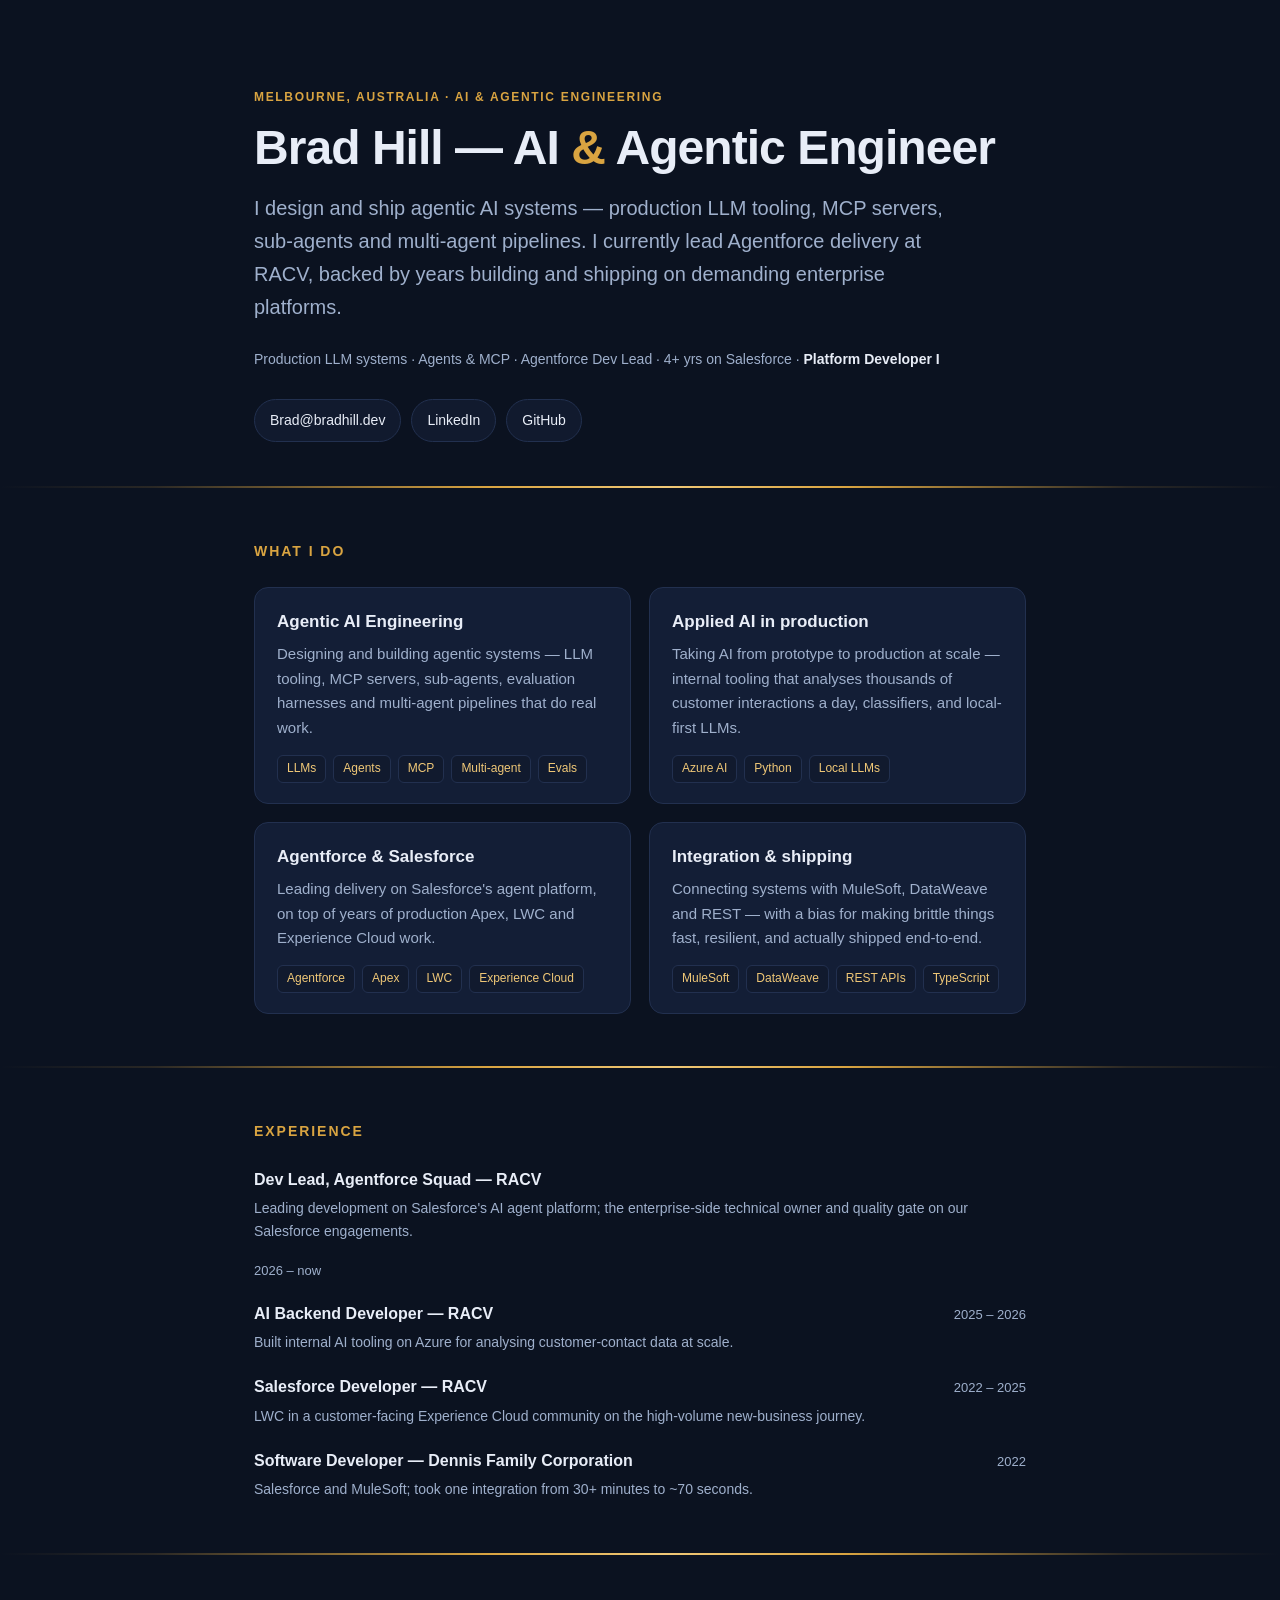
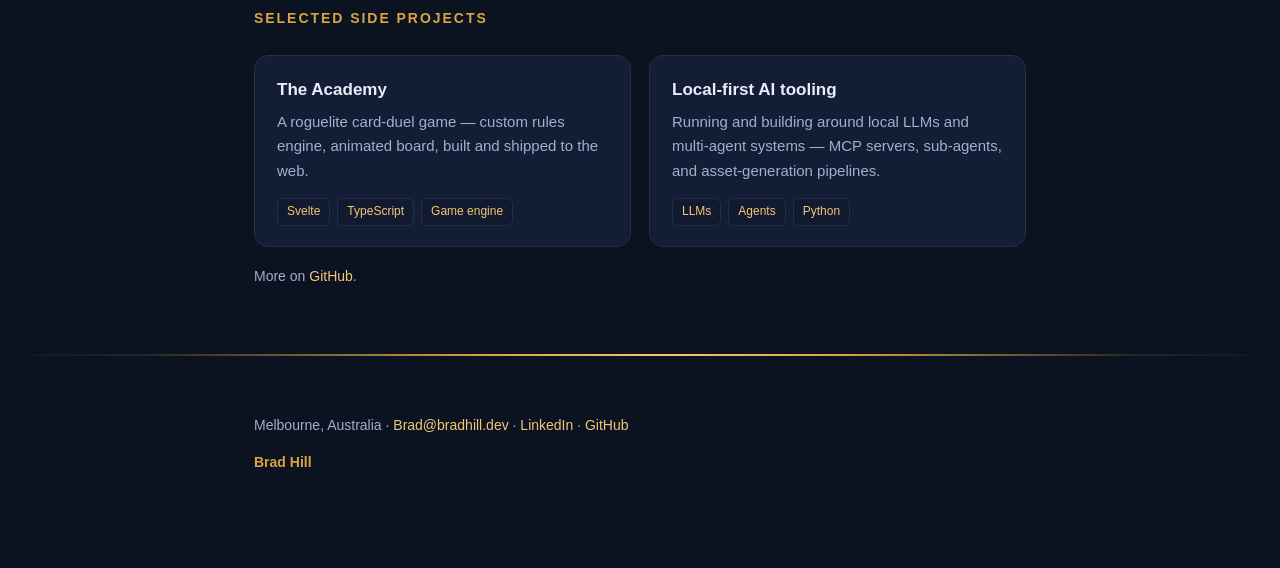
==== index.html @ be3d1bca "Rebuild bradhill.dev — AI & Agentic Engineer static site Co-Authored-By: Claude Opus 4.8 (1M context" ====
<!DOCTYPE html>
<html lang="en">
<head>
<meta charset="utf-8">
<meta name="viewport" content="width=device-width, initial-scale=1">
<title>Brad Hill — AI &amp; Agentic Engineer | Melbourne</title>
<meta name="description" content="Brad Hill is a Melbourne-based AI and agentic engineer — building production LLM systems, MCP servers and multi-agent tooling. Agentforce Dev Lead at RACV with 4+ years on the Salesforce platform (Apex, LWC, Experience Cloud, MuleSoft).">
<meta name="author" content="Brad Hill">
<link rel="canonical" href="https://bradhill.dev/">
<!-- Open Graph -->
<meta property="og:type" content="website">
<meta property="og:title" content="Brad Hill — AI &amp; Agentic Engineer">
<meta property="og:description" content="Melbourne-based AI &amp; agentic engineer building production LLM and multi-agent systems. Agentforce Dev Lead at RACV.">
<meta property="og:url" content="https://bradhill.dev/">
<style>
  :root{
    --bg:#0b1220; --bg-soft:#111a2e; --panel:#131e36; --line:#22304f;
    --ink:#e8edf7; --muted:#9fb0cc; --gold:#d9a441; --gold-soft:#f0c877;
    --max:820px;
  }
  *{box-sizing:border-box}
  html{scroll-behavior:smooth}
  body{
    margin:0; background:var(--bg); color:var(--ink);
    font:16px/1.65 -apple-system,BlinkMacSystemFont,"Segoe UI",Roboto,Helvetica,Arial,sans-serif;
    -webkit-font-smoothing:antialiased;
  }
  a{color:var(--gold-soft); text-decoration:none}
  a:hover{color:var(--gold); text-decoration:underline}
  .wrap{max-width:var(--max); margin:0 auto; padding:0 24px}
  /* kintsugi gold seam */
  .seam{height:2px; border:0; margin:0;
    background:linear-gradient(90deg,transparent,rgba(217,164,65,.15) 12%,var(--gold) 38%,var(--gold-soft) 52%,var(--gold) 66%,rgba(217,164,65,.15) 88%,transparent);}
  header{padding:88px 0 44px}
  .eyebrow{color:var(--gold); letter-spacing:.14em; text-transform:uppercase; font-size:12px; font-weight:600; margin:0 0 14px}
  h1{font-size:clamp(30px,6vw,48px); line-height:1.08; margin:0 0 18px; font-weight:700; letter-spacing:-.02em}
  h1 .amp{color:var(--gold)}
  .lede{font-size:clamp(17px,2.6vw,20px); color:var(--muted); max-width:64ch; margin:0}
  .meta{margin-top:24px; color:var(--muted); font-size:14px}
  .meta b{color:var(--ink); font-weight:600}
  nav.links{margin-top:28px; display:flex; flex-wrap:wrap; gap:10px}
  nav.links a{
    border:1px solid var(--line); background:var(--bg-soft); padding:9px 15px; border-radius:999px;
    font-size:14px; color:var(--ink);
  }
  nav.links a:hover{border-color:var(--gold); color:var(--gold-soft); text-decoration:none}
  section{padding:52px 0}
  h2{font-size:14px; letter-spacing:.14em; text-transform:uppercase; color:var(--gold); margin:0 0 24px; font-weight:600}
  .grid{display:grid; gap:18px}
  @media(min-width:640px){.grid.cols{grid-template-columns:1fr 1fr}}
  .card{background:var(--panel); border:1px solid var(--line); border-radius:14px; padding:20px 22px; transition:border-color .15s}
  .card:hover{border-color:var(--gold)}
  .card h3{margin:0 0 6px; font-size:17px}
  .card p{margin:0; color:var(--muted); font-size:15px}
  .tags{display:flex; flex-wrap:wrap; gap:7px; margin-top:14px}
  .tag{font-size:12px; color:var(--gold-soft); border:1px solid var(--line); border-radius:6px; padding:3px 9px; background:var(--bg-soft)}
  .role{display:flex; justify-content:space-between; gap:16px; align-items:baseline; flex-wrap:wrap}
  .role .yr{color:var(--muted); font-size:13px; white-space:nowrap}
  .role h3{margin:0; font-size:16px}
  .role p{margin:4px 0 0; color:var(--muted); font-size:14px}
  .stack{list-style:none; padding:0; margin:0; display:grid; gap:20px}
  footer{padding:44px 0 80px; color:var(--muted); font-size:14px}
  footer a{color:var(--gold-soft)}
  .sig{color:var(--gold); font-weight:600}
</style>
</head>
<body>
<header>
  <div class="wrap">
    <p class="eyebrow">Melbourne, Australia · AI &amp; Agentic Engineering</p>
    <h1>Brad Hill — AI <span class="amp">&amp;</span> Agentic Engineer</h1>
    <p class="lede">I design and ship agentic AI systems — production LLM tooling, MCP servers,
      sub-agents and multi-agent pipelines. I currently lead Agentforce delivery at RACV, backed by
      years building and shipping on demanding enterprise platforms.</p>
    <p class="meta">Production LLM systems · Agents &amp; MCP · Agentforce Dev Lead ·
      4+ yrs on Salesforce · <b>Platform Developer I</b></p>
    <nav class="links">
      <a href="mailto:Brad@bradhill.dev">Brad@bradhill.dev</a>
      <a href="https://linkedin.com/in/brad-hill-8b8011119" rel="me">LinkedIn</a>
      <a href="https://github.com/Bradels" rel="me">GitHub</a>
    </nav>
  </div>
</header>
<hr class="seam">

<section id="focus">
  <div class="wrap">
    <h2>What I do</h2>
    <div class="grid cols">
      <div class="card">
        <h3>Agentic AI Engineering</h3>
        <p>Designing and building agentic systems — LLM tooling, MCP servers, sub-agents, evaluation
           harnesses and multi-agent pipelines that do real work.</p>
        <div class="tags"><span class="tag">LLMs</span><span class="tag">Agents</span><span class="tag">MCP</span><span class="tag">Multi-agent</span><span class="tag">Evals</span></div>
      </div>
      <div class="card">
        <h3>Applied AI in production</h3>
        <p>Taking AI from prototype to production at scale — internal tooling that analyses
           thousands of customer interactions a day, classifiers, and local-first LLMs.</p>
        <div class="tags"><span class="tag">Azure AI</span><span class="tag">Python</span><span class="tag">Local LLMs</span></div>
      </div>
      <div class="card">
        <h3>Agentforce &amp; Salesforce</h3>
        <p>Leading delivery on Salesforce's agent platform, on top of years of production Apex, LWC
           and Experience Cloud work.</p>
        <div class="tags"><span class="tag">Agentforce</span><span class="tag">Apex</span><span class="tag">LWC</span><span class="tag">Experience Cloud</span></div>
      </div>
      <div class="card">
        <h3>Integration &amp; shipping</h3>
        <p>Connecting systems with MuleSoft, DataWeave and REST — with a bias for making brittle
           things fast, resilient, and actually shipped end-to-end.</p>
        <div class="tags"><span class="tag">MuleSoft</span><span class="tag">DataWeave</span><span class="tag">REST APIs</span><span class="tag">TypeScript</span></div>
      </div>
    </div>
  </div>
</section>
<hr class="seam">

<section id="experience">
  <div class="wrap">
    <h2>Experience</h2>
    <ul class="stack">
      <li class="role">
        <div>
          <h3>Dev Lead, Agentforce Squad — RACV</h3>
          <p>Leading development on Salesforce's AI agent platform; the enterprise-side technical
             owner and quality gate on our Salesforce engagements.</p>
        </div>
        <span class="yr">2026 – now</span>
      </li>
      <li class="role">
        <div>
          <h3>AI Backend Developer — RACV</h3>
          <p>Built internal AI tooling on Azure for analysing customer-contact data at scale.</p>
        </div>
        <span class="yr">2025 – 2026</span>
      </li>
      <li class="role">
        <div>
          <h3>Salesforce Developer — RACV</h3>
          <p>LWC in a customer-facing Experience Cloud community on the high-volume new-business journey.</p>
        </div>
        <span class="yr">2022 – 2025</span>
      </li>
      <li class="role">
        <div>
          <h3>Software Developer — Dennis Family Corporation</h3>
          <p>Salesforce and MuleSoft; took one integration from 30+ minutes to ~70 seconds.</p>
        </div>
        <span class="yr">2022</span>
      </li>
    </ul>
  </div>
</section>
<hr class="seam">

<section id="work">
  <div class="wrap">
    <h2>Selected side projects</h2>
    <div class="grid cols">
      <div class="card">
        <h3>The Academy</h3>
        <p>A roguelite card-duel game — custom rules engine, animated board, built and shipped to the web.</p>
        <div class="tags"><span class="tag">Svelte</span><span class="tag">TypeScript</span><span class="tag">Game engine</span></div>
      </div>
      <div class="card">
        <h3>Local-first AI tooling</h3>
        <p>Running and building around local LLMs and multi-agent systems — MCP servers, sub-agents,
           and asset-generation pipelines.</p>
        <div class="tags"><span class="tag">LLMs</span><span class="tag">Agents</span><span class="tag">Python</span></div>
      </div>
    </div>
    <p style="margin-top:18px;color:var(--muted);font-size:14px">More on <a href="https://github.com/Bradels" rel="me">GitHub</a>.</p>
  </div>
</section>
<hr class="seam">

<footer>
  <div class="wrap">
    <p>Melbourne, Australia · <a href="mailto:Brad@bradhill.dev">Brad@bradhill.dev</a> ·
       <a href="https://linkedin.com/in/brad-hill-8b8011119" rel="me">LinkedIn</a> ·
       <a href="https://github.com/Bradels" rel="me">GitHub</a></p>
    <p class="sig">Brad Hill</p>
  </div>
</footer>
</body>
</html>
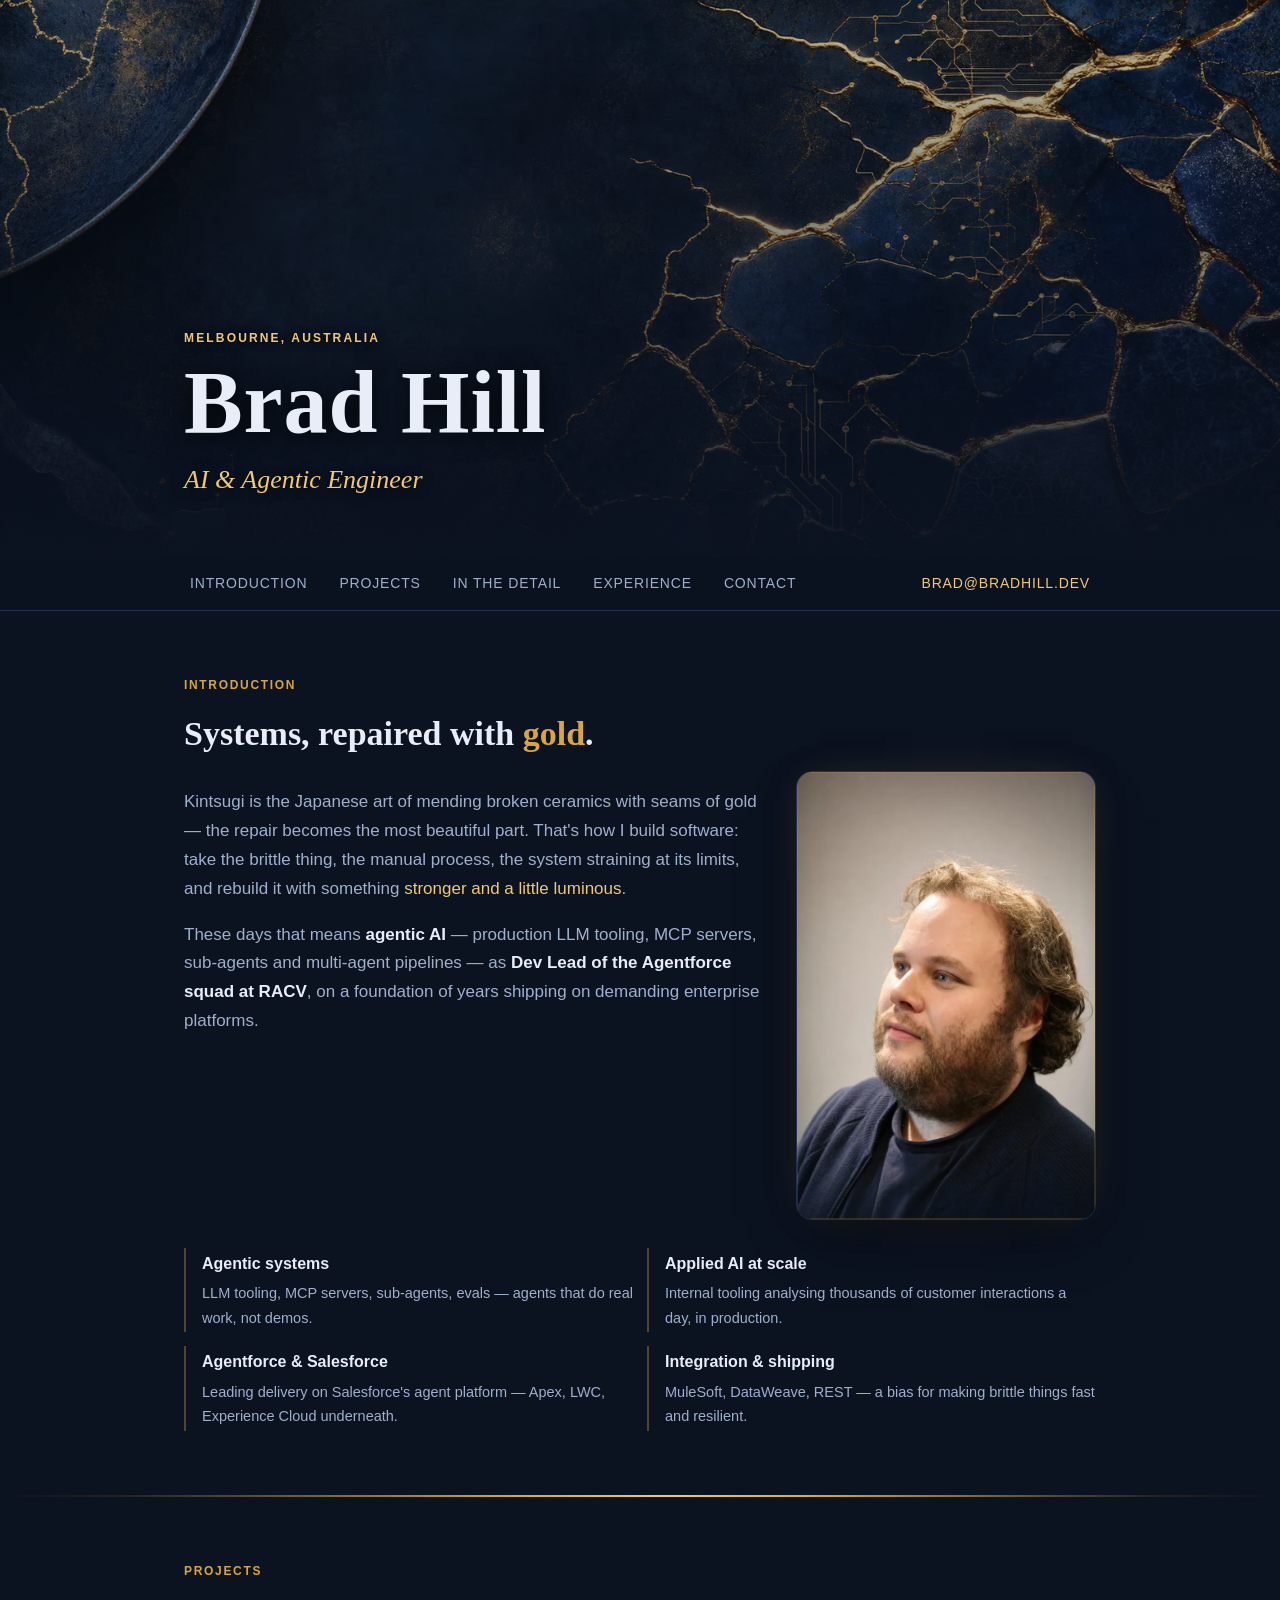
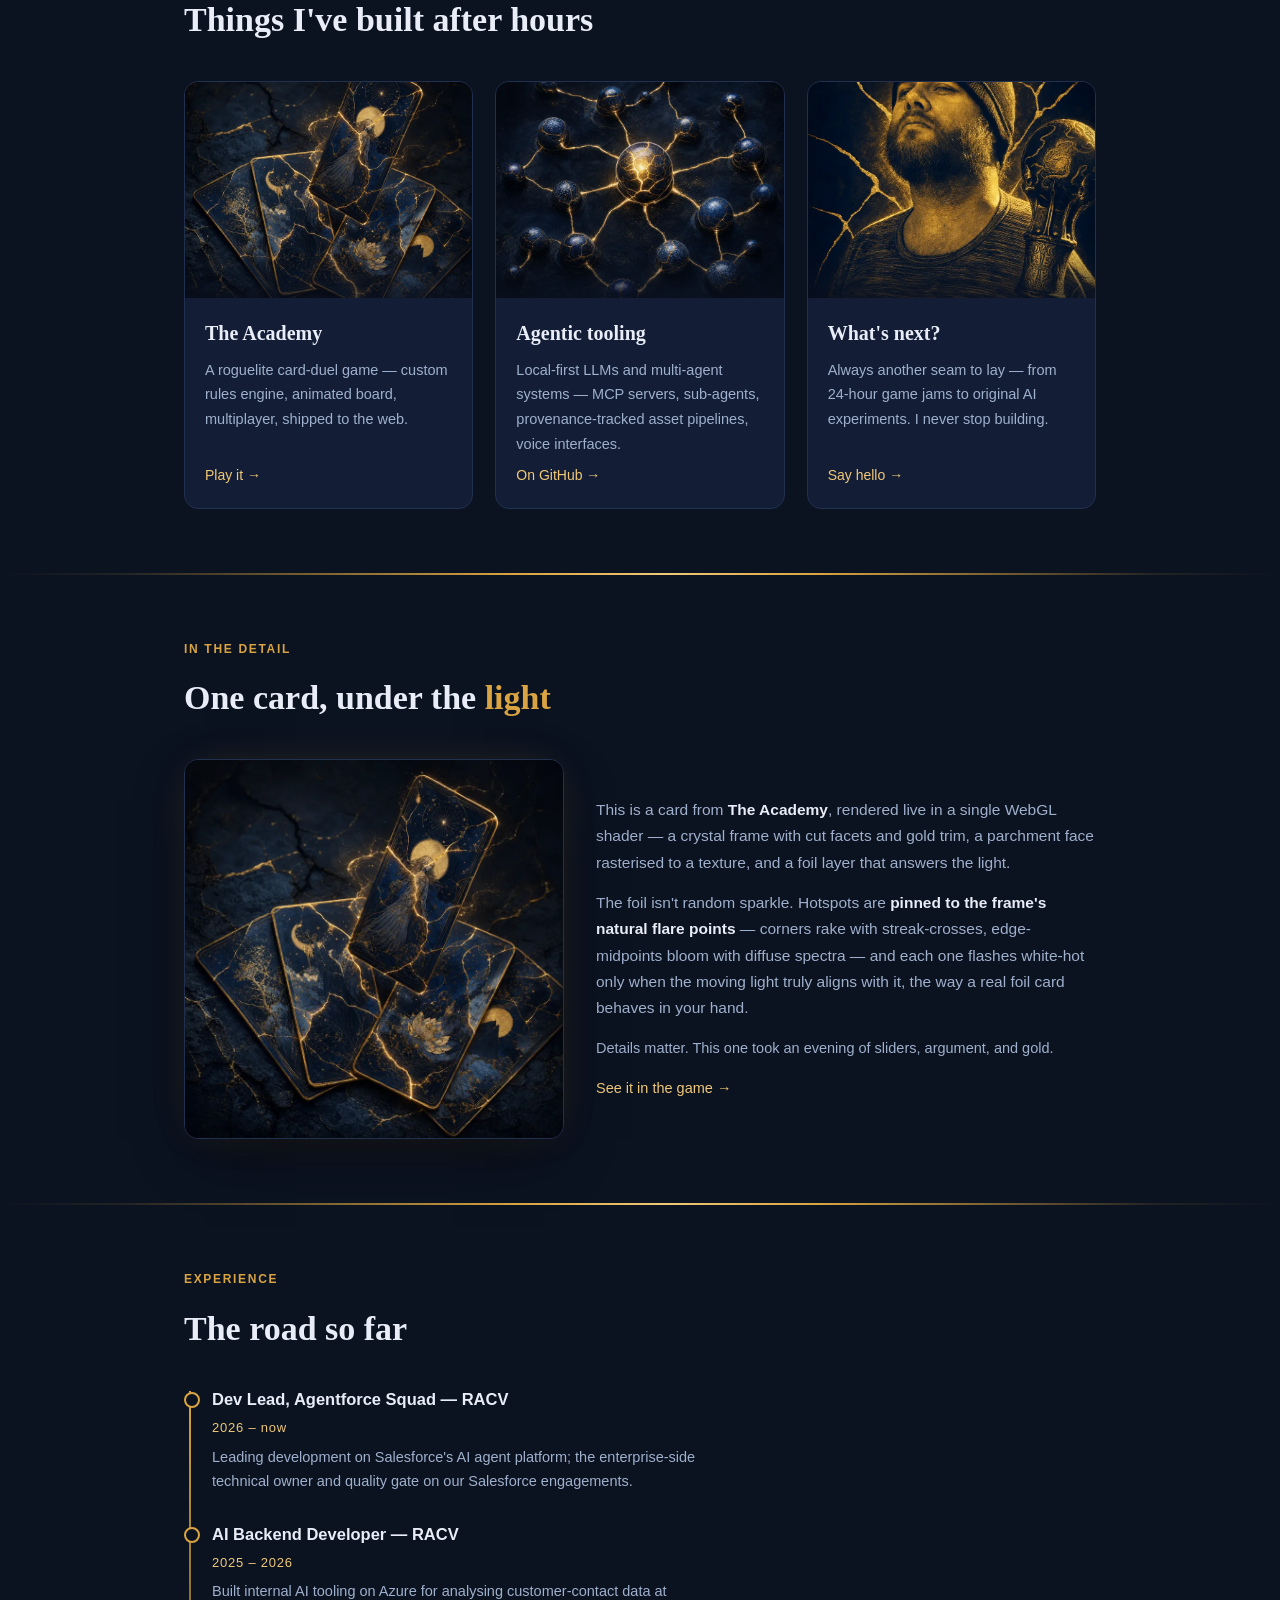
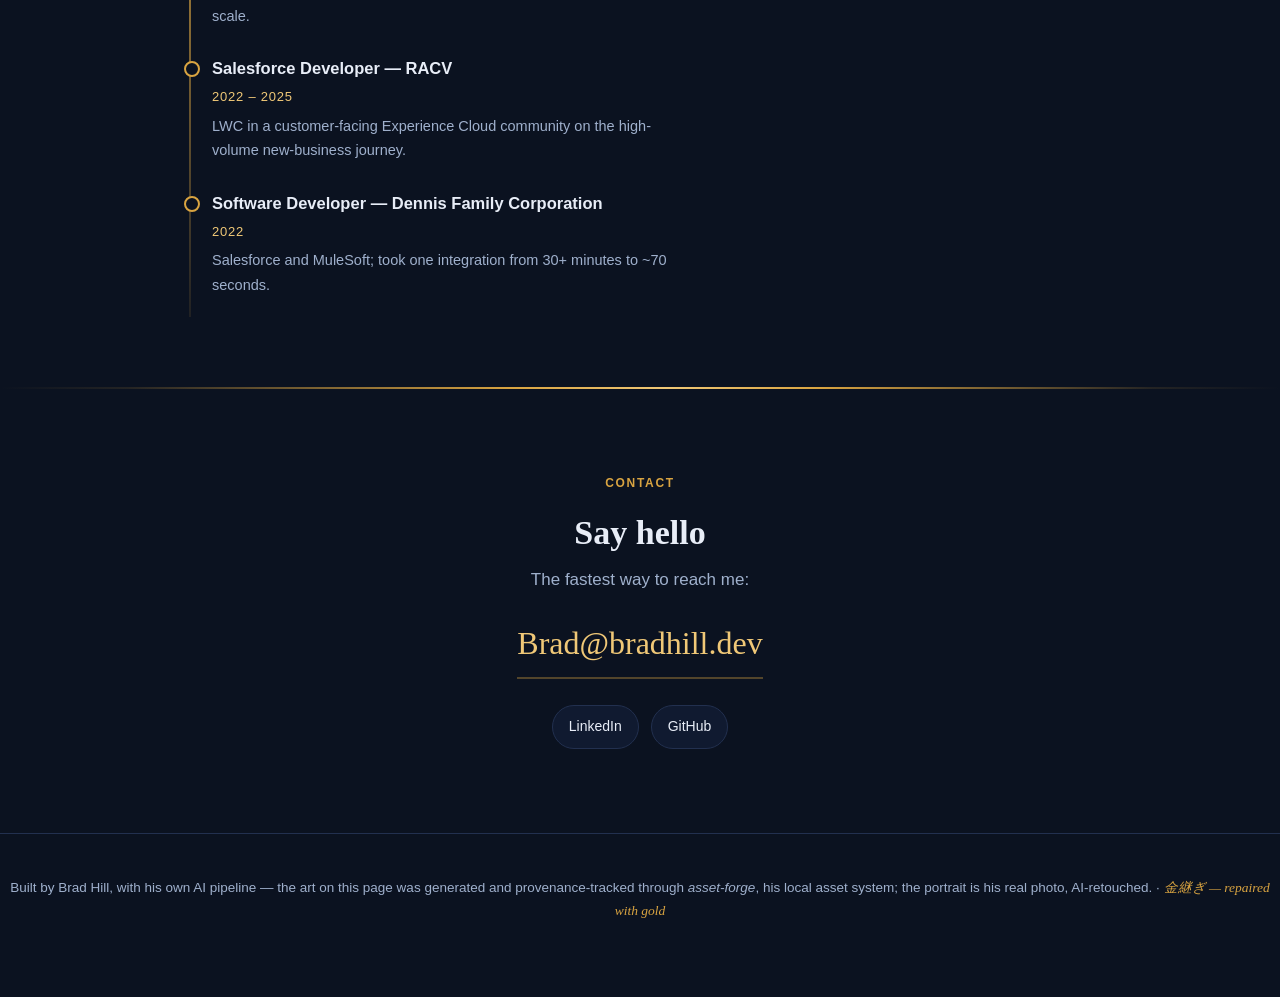
==== commit 26274c74: "Kintsugi redesign — AI & Agentic Engineer Full redesign: generated kintsugi art (via asset-forge), p" ====
--- a/index.html
+++ b/index.html
@@ -7,181 +7,311 @@
 <meta name="description" content="Brad Hill is a Melbourne-based AI and agentic engineer — building production LLM systems, MCP servers and multi-agent tooling. Agentforce Dev Lead at RACV with 4+ years on the Salesforce platform (Apex, LWC, Experience Cloud, MuleSoft).">
 <meta name="author" content="Brad Hill">
 <link rel="canonical" href="https://bradhill.dev/">
-<!-- Open Graph -->
 <meta property="og:type" content="website">
 <meta property="og:title" content="Brad Hill — AI &amp; Agentic Engineer">
 <meta property="og:description" content="Melbourne-based AI &amp; agentic engineer building production LLM and multi-agent systems. Agentforce Dev Lead at RACV.">
 <meta property="og:url" content="https://bradhill.dev/">
+<meta property="og:image" content="https://bradhill.dev/assets/og-image.jpg">
+<meta property="og:image:width" content="1200">
+<meta property="og:image:height" content="630">
+<meta name="twitter:card" content="summary_large_image">
+<link rel="icon" href="data:image/svg+xml,%3Csvg xmlns='http://www.w3.org/2000/svg' viewBox='0 0 32 32'%3E%3Crect width='32' height='32' rx='6' fill='%230b1220'/%3E%3Cpath d='M4 20 L12 14 L18 22 L28 8' stroke='%23d9a441' stroke-width='2.5' fill='none' stroke-linecap='round'/%3E%3C/svg%3E">
 <style>
   :root{
-    --bg:#0b1220; --bg-soft:#111a2e; --panel:#131e36; --line:#22304f;
-    --ink:#e8edf7; --muted:#9fb0cc; --gold:#d9a441; --gold-soft:#f0c877;
-    --max:820px;
+    --bg:#0b1220; --bg-soft:#101a30; --panel:#131e36; --line:#22304f;
+    --ink:#e8edf7; --muted:#9fb0cc; --gold:#d9a441; --gold-soft:#f0c877; --gold-dim:rgba(217,164,65,.35);
+    --serif:Georgia,"Times New Roman",serif;
+    --sans:-apple-system,BlinkMacSystemFont,"Segoe UI",Roboto,Helvetica,Arial,sans-serif;
+    --max:960px;
   }
   *{box-sizing:border-box}
   html{scroll-behavior:smooth}
-  body{
-    margin:0; background:var(--bg); color:var(--ink);
-    font:16px/1.65 -apple-system,BlinkMacSystemFont,"Segoe UI",Roboto,Helvetica,Arial,sans-serif;
-    -webkit-font-smoothing:antialiased;
-  }
-  a{color:var(--gold-soft); text-decoration:none}
-  a:hover{color:var(--gold); text-decoration:underline}
-  .wrap{max-width:var(--max); margin:0 auto; padding:0 24px}
-  /* kintsugi gold seam */
-  .seam{height:2px; border:0; margin:0;
-    background:linear-gradient(90deg,transparent,rgba(217,164,65,.15) 12%,var(--gold) 38%,var(--gold-soft) 52%,var(--gold) 66%,rgba(217,164,65,.15) 88%,transparent);}
-  header{padding:88px 0 44px}
-  .eyebrow{color:var(--gold); letter-spacing:.14em; text-transform:uppercase; font-size:12px; font-weight:600; margin:0 0 14px}
-  h1{font-size:clamp(30px,6vw,48px); line-height:1.08; margin:0 0 18px; font-weight:700; letter-spacing:-.02em}
-  h1 .amp{color:var(--gold)}
-  .lede{font-size:clamp(17px,2.6vw,20px); color:var(--muted); max-width:64ch; margin:0}
-  .meta{margin-top:24px; color:var(--muted); font-size:14px}
-  .meta b{color:var(--ink); font-weight:600}
-  nav.links{margin-top:28px; display:flex; flex-wrap:wrap; gap:10px}
-  nav.links a{
-    border:1px solid var(--line); background:var(--bg-soft); padding:9px 15px; border-radius:999px;
-    font-size:14px; color:var(--ink);
-  }
-  nav.links a:hover{border-color:var(--gold); color:var(--gold-soft); text-decoration:none}
-  section{padding:52px 0}
-  h2{font-size:14px; letter-spacing:.14em; text-transform:uppercase; color:var(--gold); margin:0 0 24px; font-weight:600}
-  .grid{display:grid; gap:18px}
-  @media(min-width:640px){.grid.cols{grid-template-columns:1fr 1fr}}
-  .card{background:var(--panel); border:1px solid var(--line); border-radius:14px; padding:20px 22px; transition:border-color .15s}
-  .card:hover{border-color:var(--gold)}
-  .card h3{margin:0 0 6px; font-size:17px}
-  .card p{margin:0; color:var(--muted); font-size:15px}
-  .tags{display:flex; flex-wrap:wrap; gap:7px; margin-top:14px}
-  .tag{font-size:12px; color:var(--gold-soft); border:1px solid var(--line); border-radius:6px; padding:3px 9px; background:var(--bg-soft)}
-  .role{display:flex; justify-content:space-between; gap:16px; align-items:baseline; flex-wrap:wrap}
-  .role .yr{color:var(--muted); font-size:13px; white-space:nowrap}
-  .role h3{margin:0; font-size:16px}
-  .role p{margin:4px 0 0; color:var(--muted); font-size:14px}
-  .stack{list-style:none; padding:0; margin:0; display:grid; gap:20px}
-  footer{padding:44px 0 80px; color:var(--muted); font-size:14px}
-  footer a{color:var(--gold-soft)}
-  .sig{color:var(--gold); font-weight:600}
+  body{margin:0;background:var(--bg);color:var(--ink);font:16px/1.7 var(--sans);-webkit-font-smoothing:antialiased}
+  a{color:var(--gold-soft);text-decoration:none}
+  a:hover{color:var(--gold)}
+  .wrap{max-width:var(--max);margin:0 auto;padding:0 24px}
+
+  /* ------- hero ------- */
+  .hero{
+    position:relative; min-height:62vh; display:flex; align-items:flex-end;
+    background:#0b1220 url('assets/hero.webp') center/cover no-repeat;
+  }
+  .hero::after{content:"";position:absolute;inset:0;
+    background:linear-gradient(180deg,rgba(11,18,32,.25) 0%,rgba(11,18,32,.55) 55%,var(--bg) 100%)}
+  .hero .wrap{position:relative;z-index:1;padding-bottom:56px;width:100%}
+  .hero .eyebrow{color:var(--gold-soft);letter-spacing:.18em;text-transform:uppercase;font-size:12px;font-weight:600;margin:0 0 10px;text-shadow:0 1px 8px rgba(0,0,0,.8)}
+  .hero h1{
+    font-family:var(--serif); font-size:clamp(44px,9vw,88px); line-height:1.02; margin:0;
+    font-weight:700; letter-spacing:.01em; text-shadow:0 2px 24px rgba(0,0,0,.85);
+  }
+  .hero .sub{
+    font-family:var(--serif); font-style:italic; color:var(--gold-soft);
+    font-size:clamp(18px,3vw,26px); margin:10px 0 0; text-shadow:0 1px 12px rgba(0,0,0,.8);
+  }
+
+  /* ------- nav ------- */
+  nav.site{
+    position:sticky; top:0; z-index:10; background:rgba(11,18,32,.92); backdrop-filter:blur(8px);
+    border-bottom:1px solid var(--line);
+  }
+  nav.site ul{list-style:none;display:flex;gap:4px;margin:0;padding:0 16px;max-width:var(--max);margin-inline:auto}
+  nav.site a{display:block;padding:14px 14px;color:var(--muted);font-size:14px;letter-spacing:.06em;text-transform:uppercase}
+  nav.site a:hover{color:var(--gold-soft)}
+  nav.site .spacer{flex:1}
+  nav.site .mail a{color:var(--gold-soft)}
+
+  /* ------- sections ------- */
+  section{padding:64px 0}
+  h2{font-family:var(--serif);font-size:clamp(26px,4vw,34px);margin:0 0 8px;font-weight:700}
+  h2 .seamword{color:var(--gold)}
+  .kicker{color:var(--gold);letter-spacing:.14em;text-transform:uppercase;font-size:12px;font-weight:600;margin:0 0 10px}
+  .prose{color:var(--muted);max-width:68ch;font-size:17px}
+  .prose b{color:var(--ink)}
+  .prose .gold{color:var(--gold-soft)}
+  hr.seam{height:2px;border:0;margin:0;
+    background:linear-gradient(90deg,transparent,rgba(217,164,65,.12) 10%,var(--gold) 40%,var(--gold-soft) 52%,var(--gold) 64%,rgba(217,164,65,.12) 90%,transparent)}
+
+  /* ------- intro layout (text + portrait) ------- */
+  .intro-grid{display:grid;gap:36px;align-items:start}
+  @media(min-width:760px){.intro-grid{grid-template-columns:1fr minmax(240px,300px)}}
+  .portrait{position:relative;border-radius:16px;overflow:hidden;border:1px solid var(--line);
+    box-shadow:0 24px 60px -24px rgba(0,0,0,.75), 0 0 44px -20px var(--gold-dim)}
+  .portrait img{display:block;width:100%;height:auto}
+  .portrait::after{content:"";position:absolute;inset:0;pointer-events:none;
+    box-shadow:inset 0 0 0 1px rgba(217,164,65,.18), inset 0 -50px 50px -30px rgba(11,18,32,.7)}
+  @media(max-width:759px){.portrait{max-width:280px;margin:0 auto}}
+
+  /* ------- craft list ------- */
+  .craft{display:grid;gap:14px;margin-top:28px}
+  @media(min-width:640px){.craft{grid-template-columns:1fr 1fr}}
+  .craft .item{border-left:2px solid var(--gold-dim);padding:2px 0 2px 16px}
+  .craft .item:hover{border-left-color:var(--gold)}
+  .craft h3{margin:0 0 4px;font-size:16px}
+  .craft p{margin:0;color:var(--muted);font-size:14.5px}
+
+  /* ------- projects ------- */
+  .cards{display:grid;gap:22px;margin-top:32px}
+  @media(min-width:720px){.cards{grid-template-columns:repeat(3,1fr)}}
+  .card{
+    background:var(--panel);border:1px solid var(--line);border-radius:14px;overflow:hidden;
+    display:flex;flex-direction:column;transition:transform .18s,border-color .18s;
+  }
+  .card:hover{transform:translateY(-4px);border-color:var(--gold)}
+  .card figure{margin:0;position:relative;aspect-ratio:4/3;overflow:hidden}
+  .card figure img{width:100%;height:100%;object-fit:cover;display:block}
+  .card figure::after{content:"";position:absolute;inset:0;box-shadow:inset 0 -40px 40px -20px rgba(11,18,32,.85)}
+  .card .body{padding:18px 20px 20px;display:flex;flex-direction:column;gap:8px;flex:1}
+  .card h3{margin:0;font-family:var(--serif);font-size:20px}
+  .card p{margin:0;color:var(--muted);font-size:14.5px;flex:1}
+  .card .go{font-size:14px;color:var(--gold-soft)}
+  .card .go:hover{color:var(--gold)}
+
+  /* ------- detail feature ------- */
+  .detail-grid{display:grid;gap:32px;margin-top:32px;align-items:center}
+  @media(min-width:760px){.detail-grid{grid-template-columns:minmax(280px,380px) 1fr}}
+  .detail-card{position:relative;border-radius:14px;overflow:hidden;border:1px solid var(--line);
+    box-shadow:0 20px 60px -20px rgba(0,0,0,.7), 0 0 40px -18px var(--gold-dim)}
+  .detail-card video{display:block;width:100%;height:auto}
+  .detail-notes p{color:var(--muted);font-size:15.5px;margin:0 0 14px;max-width:58ch}
+  .detail-notes p b{color:var(--ink)}
+  .detail-notes .go{font-size:14.5px;color:var(--gold-soft)}
+
+  /* ------- experience ------- */
+  .roles{list-style:none;margin:28px 0 0;padding:0;position:relative}
+  .roles::before{content:"";position:absolute;left:5px;top:6px;bottom:6px;width:2px;
+    background:linear-gradient(180deg,var(--gold),rgba(217,164,65,.1))}
+  .roles li{position:relative;padding:0 0 26px 28px}
+  .roles li::before{content:"";position:absolute;left:0;top:7px;width:12px;height:12px;border-radius:50%;
+    background:var(--bg);border:2px solid var(--gold)}
+  .roles h3{margin:0;font-size:16.5px}
+  .roles .yr{color:var(--gold-soft);font-size:13px;letter-spacing:.06em}
+  .roles p{margin:4px 0 0;color:var(--muted);font-size:14.5px;max-width:60ch}
+
+  /* ------- contact ------- */
+  #contact{text-align:center;padding:84px 0}
+  #contact h2{margin-bottom:4px}
+  #contact .prose{margin:0 auto}
+  .call-action{
+    display:inline-block;margin-top:22px;font-family:var(--serif);font-size:clamp(22px,4vw,32px);
+    color:var(--gold-soft);border-bottom:2px solid var(--gold-dim);padding-bottom:6px;
+  }
+  .call-action:hover{color:var(--gold);border-bottom-color:var(--gold)}
+  .contact-links{margin-top:26px;display:flex;gap:12px;justify-content:center;flex-wrap:wrap}
+  .contact-links a{border:1px solid var(--line);background:var(--bg-soft);padding:9px 16px;border-radius:999px;font-size:14px;color:var(--ink)}
+  .contact-links a:hover{border-color:var(--gold);color:var(--gold-soft)}
+
+  footer{border-top:1px solid var(--line);padding:30px 0 60px;color:var(--muted);font-size:13.5px;text-align:center}
+  footer .kin{color:var(--gold);font-family:var(--serif);font-style:italic}
 </style>
 </head>
 <body>
-<header>
-  <div class="wrap">
-    <p class="eyebrow">Melbourne, Australia · AI &amp; Agentic Engineering</p>
-    <h1>Brad Hill — AI <span class="amp">&amp;</span> Agentic Engineer</h1>
-    <p class="lede">I design and ship agentic AI systems — production LLM tooling, MCP servers,
-      sub-agents and multi-agent pipelines. I currently lead Agentforce delivery at RACV, backed by
-      years building and shipping on demanding enterprise platforms.</p>
-    <p class="meta">Production LLM systems · Agents &amp; MCP · Agentforce Dev Lead ·
-      4+ yrs on Salesforce · <b>Platform Developer I</b></p>
-    <nav class="links">
-      <a href="mailto:Brad@bradhill.dev">Brad@bradhill.dev</a>
+
+<header class="hero">
+  <div class="wrap">
+    <p class="eyebrow">Melbourne, Australia</p>
+    <h1>Brad Hill</h1>
+    <p class="sub">AI &amp; Agentic Engineer</p>
+  </div>
+</header>
+
+<nav class="site">
+  <ul>
+    <li><a href="#introduction">Introduction</a></li>
+    <li><a href="#projects">Projects</a></li>
+    <li><a href="#detail">In&nbsp;the&nbsp;detail</a></li>
+    <li><a href="#experience">Experience</a></li>
+    <li><a href="#contact">Contact</a></li>
+    <li class="spacer"></li>
+    <li class="mail"><a href="mailto:Brad@bradhill.dev">Brad@bradhill.dev</a></li>
+  </ul>
+</nav>
+
+<section id="introduction">
+  <div class="wrap">
+    <p class="kicker">Introduction</p>
+    <h2>Systems, repaired with <span class="seamword">gold</span>.</h2>
+    <div class="intro-grid">
+      <div>
+        <p class="prose">
+          Kintsugi is the Japanese art of mending broken ceramics with seams of gold — the repair
+          becomes the most beautiful part. That's how I build software: take the brittle thing, the
+          manual process, the system straining at its limits, and rebuild it with something
+          <span class="gold">stronger and a little luminous</span>.
+        </p>
+        <p class="prose" style="margin-top:14px">
+          These days that means <b>agentic AI</b> — production LLM tooling, MCP servers, sub-agents and
+          multi-agent pipelines — as <b>Dev Lead of the Agentforce squad at RACV</b>, on a foundation of
+          years shipping on demanding enterprise platforms.
+        </p>
+      </div>
+      <div class="portrait">
+        <img src="assets/brad-portrait.webp" width="640" height="960" alt="Portrait of Brad Hill — three-quarter view, navy knit jacket, looking thoughtfully to the left">
+      </div>
+    </div>
+    <div class="craft">
+      <div class="item"><h3>Agentic systems</h3><p>LLM tooling, MCP servers, sub-agents, evals — agents that do real work, not demos.</p></div>
+      <div class="item"><h3>Applied AI at scale</h3><p>Internal tooling analysing thousands of customer interactions a day, in production.</p></div>
+      <div class="item"><h3>Agentforce &amp; Salesforce</h3><p>Leading delivery on Salesforce's agent platform — Apex, LWC, Experience Cloud underneath.</p></div>
+      <div class="item"><h3>Integration &amp; shipping</h3><p>MuleSoft, DataWeave, REST — a bias for making brittle things fast and resilient.</p></div>
+    </div>
+  </div>
+</section>
+
+<hr class="seam">
+
+<section id="projects">
+  <div class="wrap">
+    <p class="kicker">Projects</p>
+    <h2>Things I've built after hours</h2>
+    <div class="cards">
+      <div class="card">
+        <figure><img src="assets/project-academy.webp" width="800" height="600" loading="lazy" alt="Ornate playing cards repaired with gold kintsugi seams"></figure>
+        <div class="body">
+          <h3>The Academy</h3>
+          <p>A roguelite card-duel game — custom rules engine, animated board, multiplayer, shipped to the web.</p>
+          <a class="go" href="https://beyondtypical.dev/play/">Play it →</a>
+        </div>
+      </div>
+      <div class="card">
+        <figure><img src="assets/project-agents.webp" width="800" height="800" loading="lazy" alt="Ceramic orbs connected by glowing gold veins, like a multi-agent constellation"></figure>
+        <div class="body">
+          <h3>Agentic tooling</h3>
+          <p>Local-first LLMs and multi-agent systems — MCP servers, sub-agents, provenance-tracked asset pipelines, voice interfaces.</p>
+          <a class="go" href="https://github.com/Bradels">On GitHub →</a>
+        </div>
+      </div>
+      <div class="card">
+        <figure><img src="assets/brad-kintsugi.webp" width="800" height="1200" loading="lazy" alt="Gold-on-navy duotone portrait of Brad holding an ornate mace, kintsugi cracks radiating behind him"></figure>
+        <div class="body">
+          <h3>What's next?</h3>
+          <p>Always another seam to lay — from 24-hour game jams to original AI experiments. I never stop building.</p>
+          <a class="go" href="#contact">Say hello →</a>
+        </div>
+      </div>
+    </div>
+  </div>
+</section>
+
+<hr class="seam">
+
+<section id="detail">
+  <div class="wrap">
+    <p class="kicker">In the detail</p>
+    <h2>One card, under the <span class="seamword">light</span></h2>
+    <div class="detail-grid">
+      <div class="detail-card">
+        <video autoplay muted loop playsinline preload="metadata" poster="assets/project-academy.webp" aria-label="A trading card with a crystal frame, catching moving light as a foil shader plays across it">
+          <source src="assets/foil-card.mp4" type="video/mp4">
+        </video>
+      </div>
+      <div class="detail-notes">
+        <p>This is a card from <b>The Academy</b>, rendered live in a single WebGL shader — a
+           crystal frame with cut facets and gold trim, a parchment face rasterised to a texture,
+           and a foil layer that answers the light.</p>
+        <p>The foil isn't random sparkle. Hotspots are <b>pinned to the frame's natural flare
+           points</b> — corners rake with streak-crosses, edge-midpoints bloom with diffuse
+           spectra — and each one flashes white-hot only when the moving light truly aligns with
+           it, the way a real foil card behaves in your hand.</p>
+        <p class="prose" style="font-size:14.5px">Details matter. This one took an evening of
+           sliders, argument, and gold.</p>
+        <a class="go" href="https://beyondtypical.dev/play/">See it in the game →</a>
+      </div>
+    </div>
+  </div>
+</section>
+
+<hr class="seam">
+
+<section id="experience">
+  <div class="wrap">
+    <p class="kicker">Experience</p>
+    <h2>The road so far</h2>
+    <ul class="roles">
+      <li>
+        <h3>Dev Lead, Agentforce Squad — RACV</h3><span class="yr">2026 – now</span>
+        <p>Leading development on Salesforce's AI agent platform; the enterprise-side technical owner and quality gate on our Salesforce engagements.</p>
+      </li>
+      <li>
+        <h3>AI Backend Developer — RACV</h3><span class="yr">2025 – 2026</span>
+        <p>Built internal AI tooling on Azure for analysing customer-contact data at scale.</p>
+      </li>
+      <li>
+        <h3>Salesforce Developer — RACV</h3><span class="yr">2022 – 2025</span>
+        <p>LWC in a customer-facing Experience Cloud community on the high-volume new-business journey.</p>
+      </li>
+      <li>
+        <h3>Software Developer — Dennis Family Corporation</h3><span class="yr">2022</span>
+        <p>Salesforce and MuleSoft; took one integration from 30+ minutes to ~70 seconds.</p>
+      </li>
+    </ul>
+  </div>
+</section>
+
+<hr class="seam">
+
+<section id="contact">
+  <div class="wrap">
+    <p class="kicker">Contact</p>
+    <h2>Say hello</h2>
+    <p class="prose">The fastest way to reach me:</p>
+    <a class="call-action" href="mailto:Brad@bradhill.dev">Brad@bradhill.dev</a>
+    <div class="contact-links">
       <a href="https://linkedin.com/in/brad-hill-8b8011119" rel="me">LinkedIn</a>
       <a href="https://github.com/Bradels" rel="me">GitHub</a>
-    </nav>
-  </div>
-</header>
-<hr class="seam">
-
-<section id="focus">
-  <div class="wrap">
-    <h2>What I do</h2>
-    <div class="grid cols">
-      <div class="card">
-        <h3>Agentic AI Engineering</h3>
-        <p>Designing and building agentic systems — LLM tooling, MCP servers, sub-agents, evaluation
-           harnesses and multi-agent pipelines that do real work.</p>
-        <div class="tags"><span class="tag">LLMs</span><span class="tag">Agents</span><span class="tag">MCP</span><span class="tag">Multi-agent</span><span class="tag">Evals</span></div>
-      </div>
-      <div class="card">
-        <h3>Applied AI in production</h3>
-        <p>Taking AI from prototype to production at scale — internal tooling that analyses
-           thousands of customer interactions a day, classifiers, and local-first LLMs.</p>
-        <div class="tags"><span class="tag">Azure AI</span><span class="tag">Python</span><span class="tag">Local LLMs</span></div>
-      </div>
-      <div class="card">
-        <h3>Agentforce &amp; Salesforce</h3>
-        <p>Leading delivery on Salesforce's agent platform, on top of years of production Apex, LWC
-           and Experience Cloud work.</p>
-        <div class="tags"><span class="tag">Agentforce</span><span class="tag">Apex</span><span class="tag">LWC</span><span class="tag">Experience Cloud</span></div>
-      </div>
-      <div class="card">
-        <h3>Integration &amp; shipping</h3>
-        <p>Connecting systems with MuleSoft, DataWeave and REST — with a bias for making brittle
-           things fast, resilient, and actually shipped end-to-end.</p>
-        <div class="tags"><span class="tag">MuleSoft</span><span class="tag">DataWeave</span><span class="tag">REST APIs</span><span class="tag">TypeScript</span></div>
-      </div>
-    </div>
-  </div>
-</section>
-<hr class="seam">
-
-<section id="experience">
-  <div class="wrap">
-    <h2>Experience</h2>
-    <ul class="stack">
-      <li class="role">
-        <div>
-          <h3>Dev Lead, Agentforce Squad — RACV</h3>
-          <p>Leading development on Salesforce's AI agent platform; the enterprise-side technical
-             owner and quality gate on our Salesforce engagements.</p>
-        </div>
-        <span class="yr">2026 – now</span>
-      </li>
-      <li class="role">
-        <div>
-          <h3>AI Backend Developer — RACV</h3>
-          <p>Built internal AI tooling on Azure for analysing customer-contact data at scale.</p>
-        </div>
-        <span class="yr">2025 – 2026</span>
-      </li>
-      <li class="role">
-        <div>
-          <h3>Salesforce Developer — RACV</h3>
-          <p>LWC in a customer-facing Experience Cloud community on the high-volume new-business journey.</p>
-        </div>
-        <span class="yr">2022 – 2025</span>
-      </li>
-      <li class="role">
-        <div>
-          <h3>Software Developer — Dennis Family Corporation</h3>
-          <p>Salesforce and MuleSoft; took one integration from 30+ minutes to ~70 seconds.</p>
-        </div>
-        <span class="yr">2022</span>
-      </li>
-    </ul>
-  </div>
-</section>
-<hr class="seam">
-
-<section id="work">
-  <div class="wrap">
-    <h2>Selected side projects</h2>
-    <div class="grid cols">
-      <div class="card">
-        <h3>The Academy</h3>
-        <p>A roguelite card-duel game — custom rules engine, animated board, built and shipped to the web.</p>
-        <div class="tags"><span class="tag">Svelte</span><span class="tag">TypeScript</span><span class="tag">Game engine</span></div>
-      </div>
-      <div class="card">
-        <h3>Local-first AI tooling</h3>
-        <p>Running and building around local LLMs and multi-agent systems — MCP servers, sub-agents,
-           and asset-generation pipelines.</p>
-        <div class="tags"><span class="tag">LLMs</span><span class="tag">Agents</span><span class="tag">Python</span></div>
-      </div>
-    </div>
-    <p style="margin-top:18px;color:var(--muted);font-size:14px">More on <a href="https://github.com/Bradels" rel="me">GitHub</a>.</p>
-  </div>
-</section>
-<hr class="seam">
+    </div>
+  </div>
+</section>
 
 <footer>
-  <div class="wrap">
-    <p>Melbourne, Australia · <a href="mailto:Brad@bradhill.dev">Brad@bradhill.dev</a> ·
-       <a href="https://linkedin.com/in/brad-hill-8b8011119" rel="me">LinkedIn</a> ·
-       <a href="https://github.com/Bradels" rel="me">GitHub</a></p>
-    <p class="sig">Brad Hill</p>
-  </div>
+  <p>Built by Brad Hill, with his own AI pipeline — the art on this page was generated and
+     provenance-tracked through <em>asset-forge</em>, his local asset system; the portrait is his
+     real photo, AI-retouched. · <span class="kin">金継ぎ — repaired with gold</span></p>
 </footer>
+<script>
+  // Respect reduced-motion: pause the foil loop for users who ask for stillness.
+  if (matchMedia('(prefers-reduced-motion: reduce)').matches)
+    document.querySelectorAll('video[autoplay]').forEach(v => { v.autoplay = false; v.pause(); });
+</script>
+
 </body>
 </html>
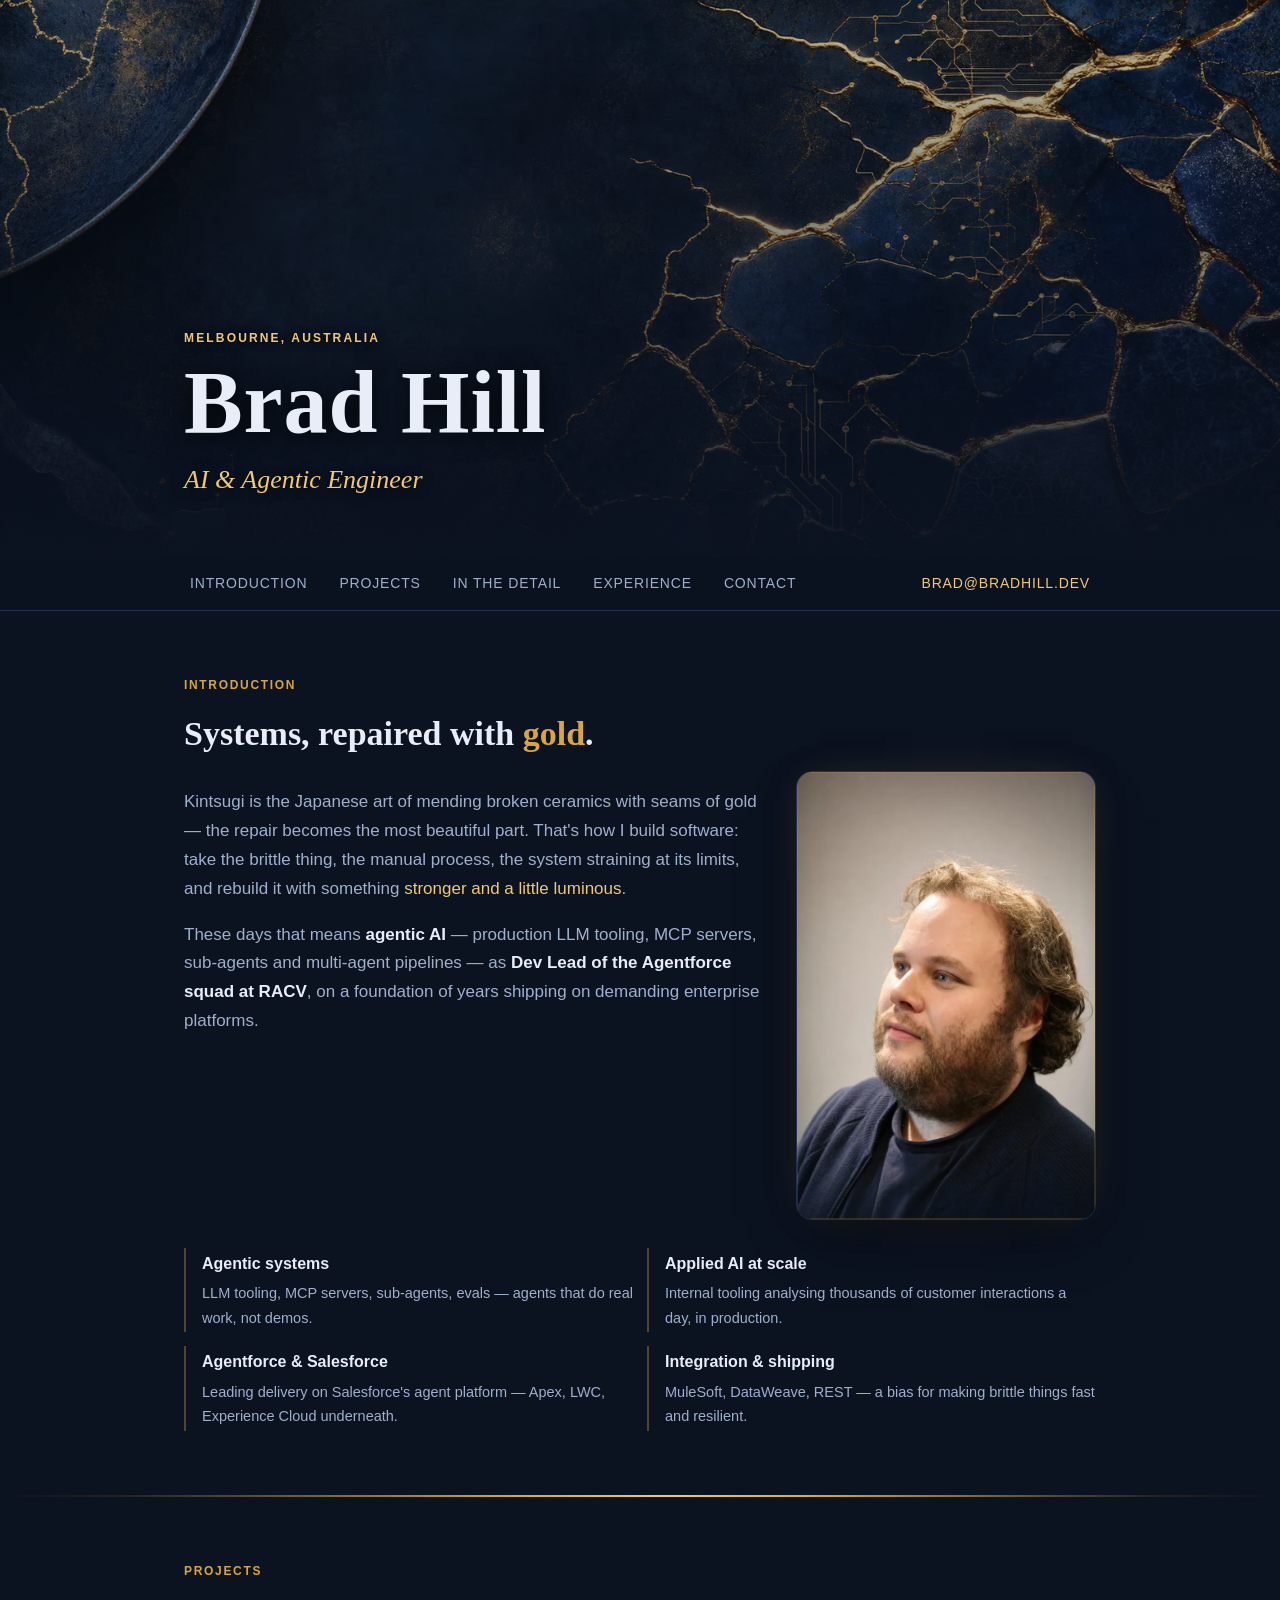
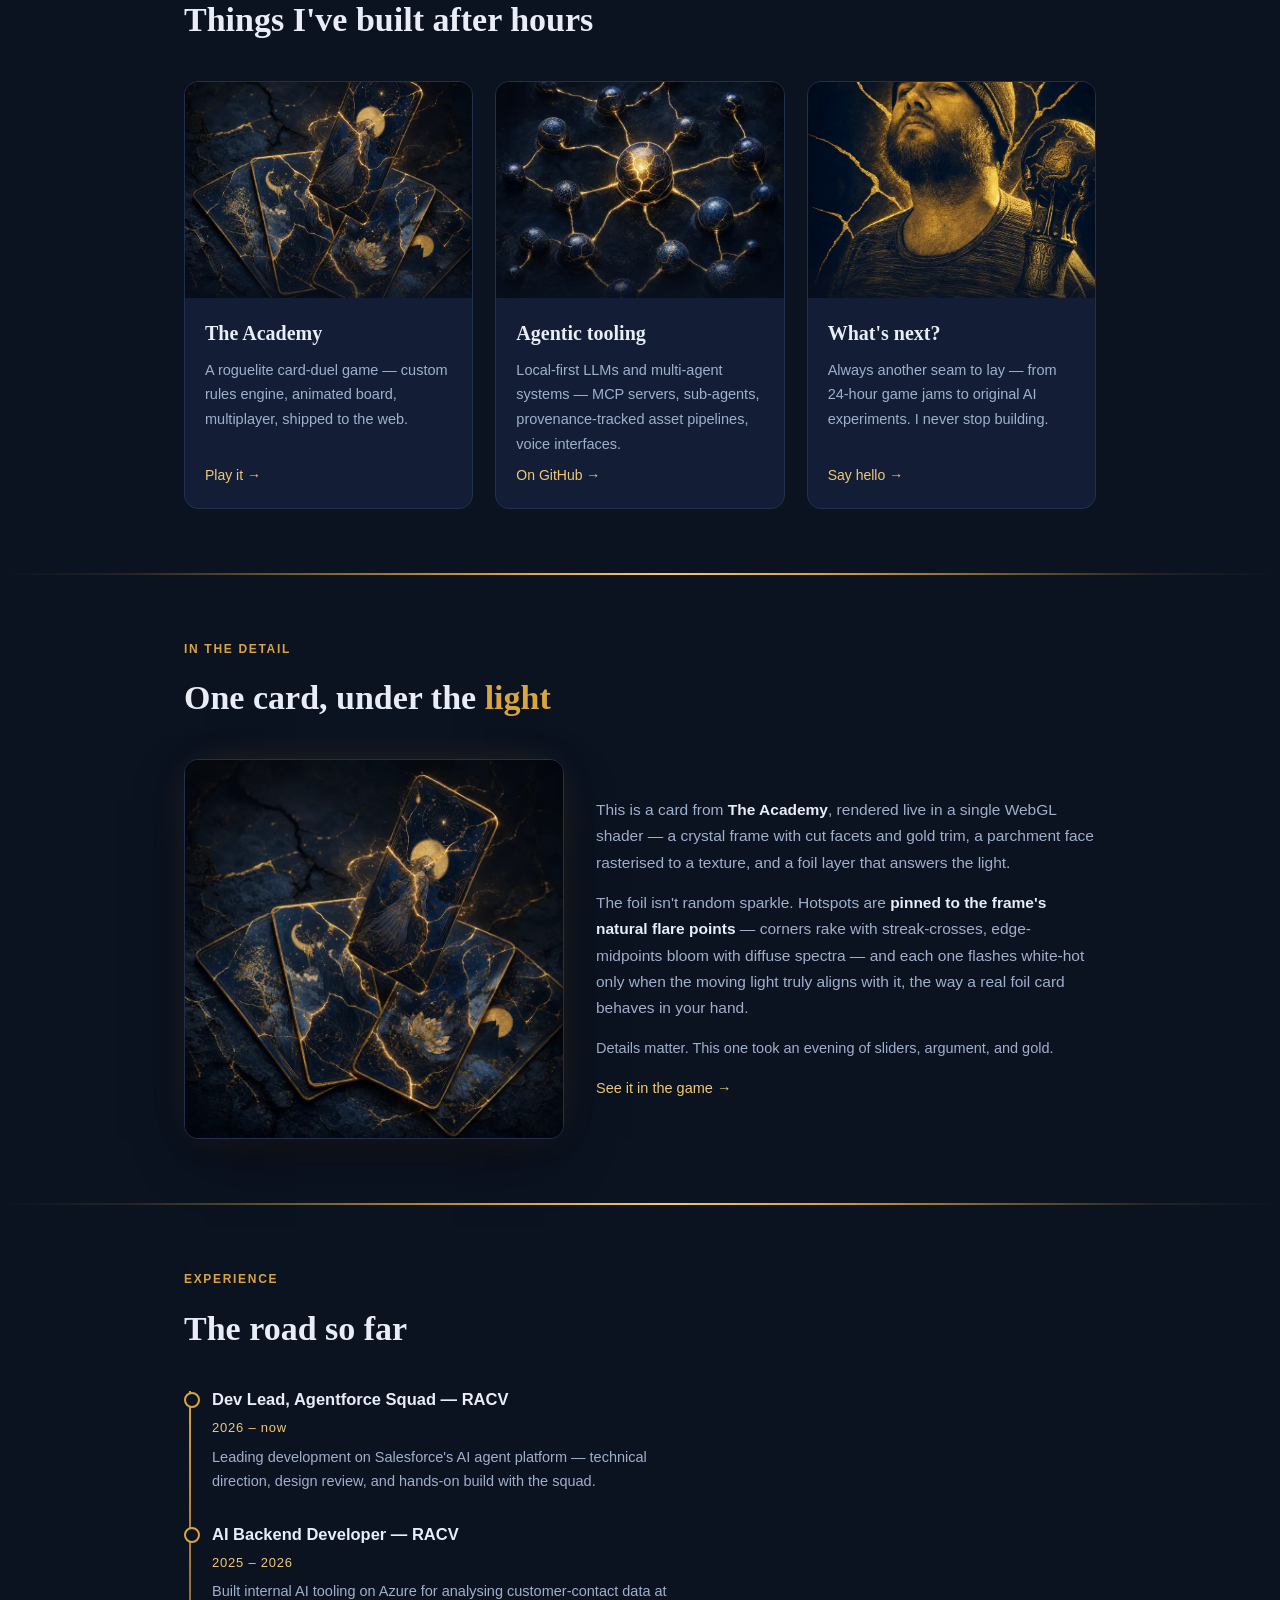
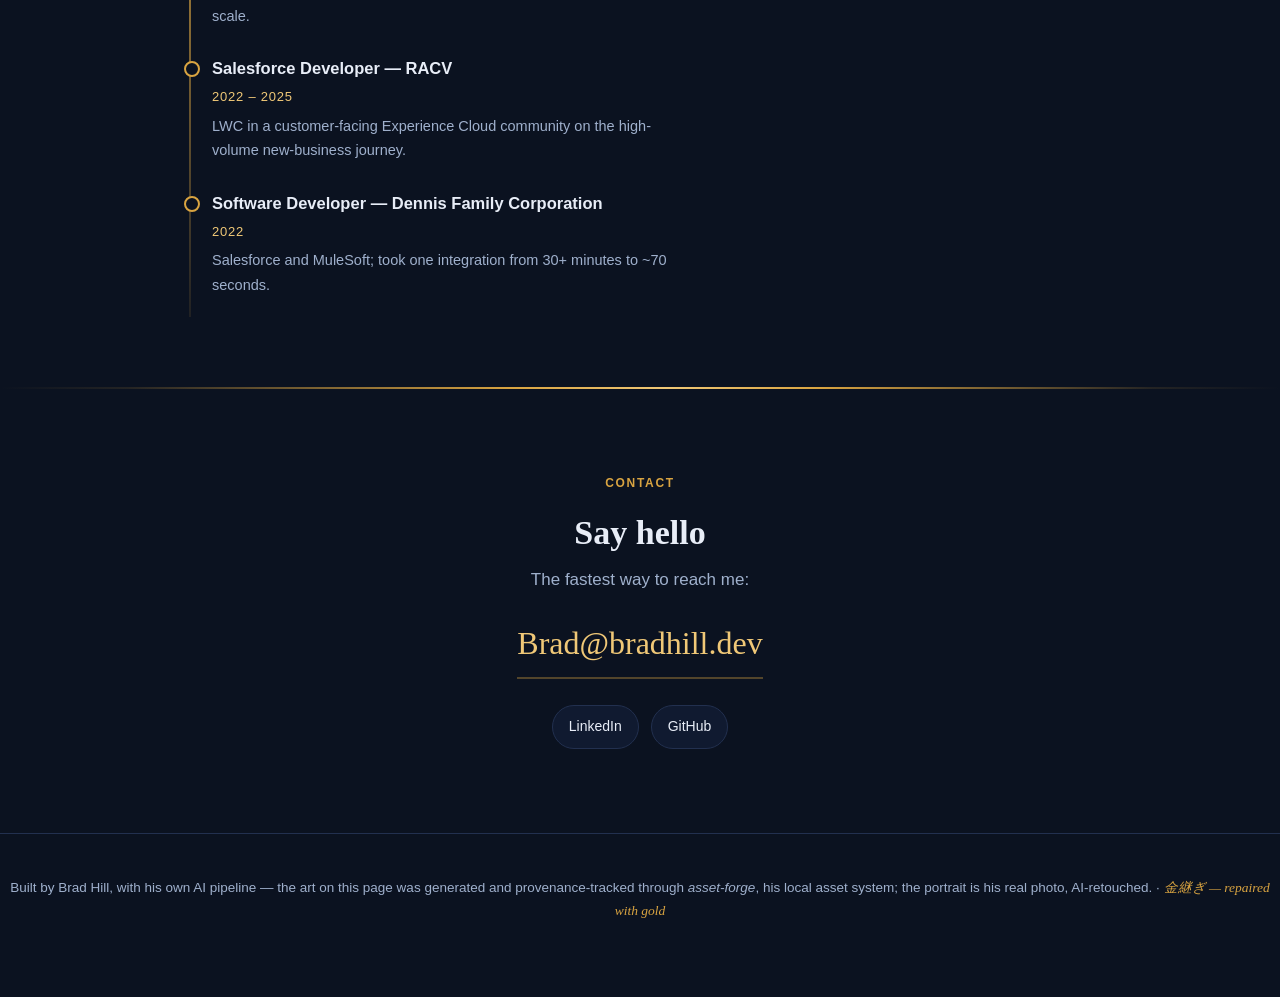
==== commit 0039cfa6: "Reword Dev Lead blurb to own-craft framing Co-Authored-By: Claude Opus 4.8 (1M context) <noreply@ant" ====
--- a/index.html
+++ b/index.html
@@ -269,7 +269,7 @@
     <ul class="roles">
       <li>
         <h3>Dev Lead, Agentforce Squad — RACV</h3><span class="yr">2026 – now</span>
-        <p>Leading development on Salesforce's AI agent platform; the enterprise-side technical owner and quality gate on our Salesforce engagements.</p>
+        <p>Leading development on Salesforce's AI agent platform — technical direction, design review, and hands-on build with the squad.</p>
       </li>
       <li>
         <h3>AI Backend Developer — RACV</h3><span class="yr">2025 – 2026</span>
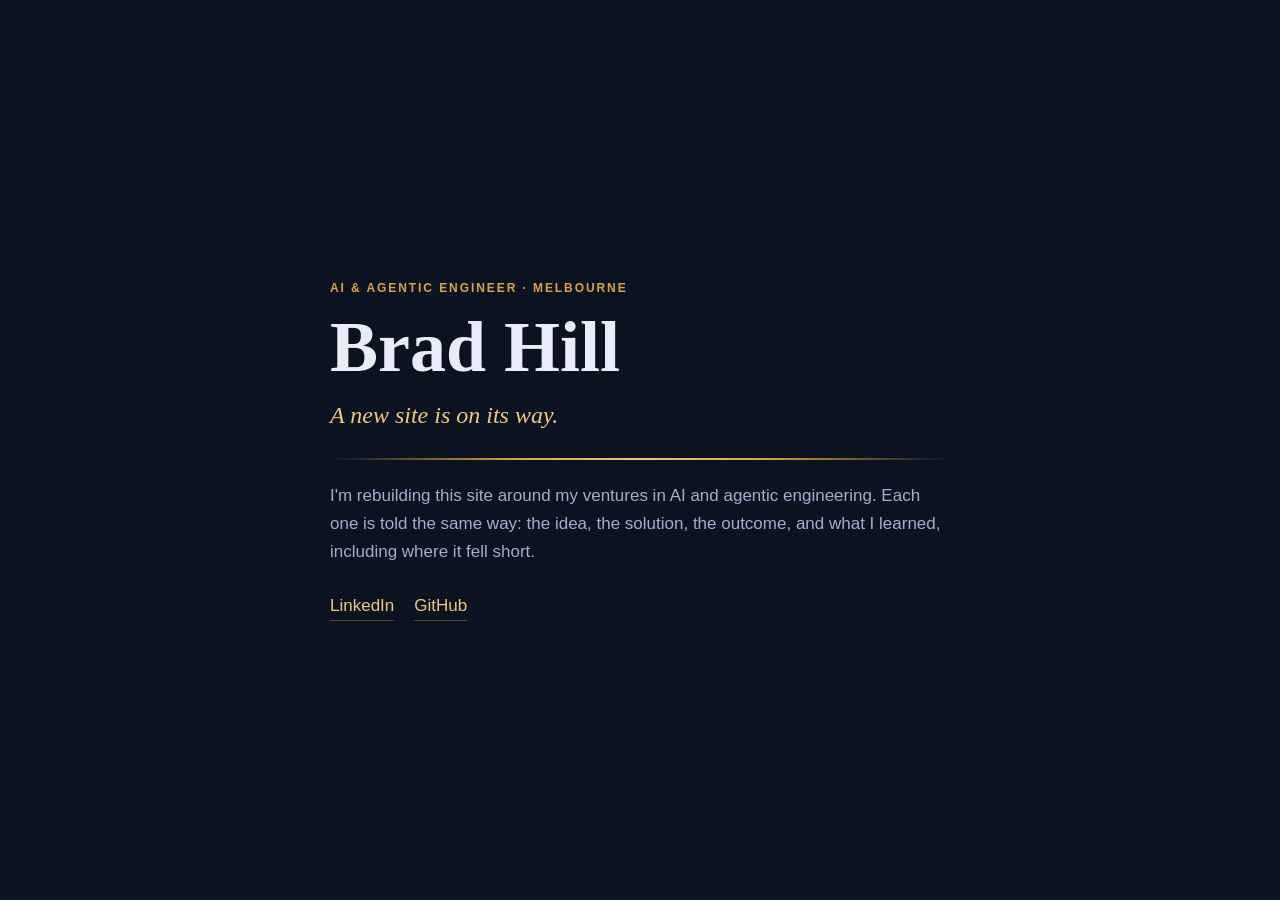
==== commit a628b499: "Holding page while the site is rebuilt The previous site is preserved at tag legacy-2026-07 and bran" ====
--- a/index.html
+++ b/index.html
@@ -1,317 +1,42 @@
-<!DOCTYPE html>
+<!doctype html>
 <html lang="en">
 <head>
 <meta charset="utf-8">
-<meta name="viewport" content="width=device-width, initial-scale=1">
-<title>Brad Hill — AI &amp; Agentic Engineer | Melbourne</title>
-<meta name="description" content="Brad Hill is a Melbourne-based AI and agentic engineer — building production LLM systems, MCP servers and multi-agent tooling. Agentforce Dev Lead at RACV with 4+ years on the Salesforce platform (Apex, LWC, Experience Cloud, MuleSoft).">
-<meta name="author" content="Brad Hill">
-<link rel="canonical" href="https://bradhill.dev/">
-<meta property="og:type" content="website">
-<meta property="og:title" content="Brad Hill — AI &amp; Agentic Engineer">
-<meta property="og:description" content="Melbourne-based AI &amp; agentic engineer building production LLM and multi-agent systems. Agentforce Dev Lead at RACV.">
-<meta property="og:url" content="https://bradhill.dev/">
-<meta property="og:image" content="https://bradhill.dev/assets/og-image.jpg">
-<meta property="og:image:width" content="1200">
-<meta property="og:image:height" content="630">
-<meta name="twitter:card" content="summary_large_image">
-<link rel="icon" href="data:image/svg+xml,%3Csvg xmlns='http://www.w3.org/2000/svg' viewBox='0 0 32 32'%3E%3Crect width='32' height='32' rx='6' fill='%230b1220'/%3E%3Cpath d='M4 20 L12 14 L18 22 L28 8' stroke='%23d9a441' stroke-width='2.5' fill='none' stroke-linecap='round'/%3E%3C/svg%3E">
+<meta name="viewport" content="width=device-width, initial-scale=1, viewport-fit=cover">
+<meta name="theme-color" content="#0b1220">
+<title>Brad Hill · AI &amp; Agentic Engineer</title>
+<meta name="description" content="Brad Hill, AI and agentic engineer in Melbourne. A new site about his ventures in AI and agentic engineering is on its way.">
 <style>
-  :root{
-    --bg:#0b1220; --bg-soft:#101a30; --panel:#131e36; --line:#22304f;
-    --ink:#e8edf7; --muted:#9fb0cc; --gold:#d9a441; --gold-soft:#f0c877; --gold-dim:rgba(217,164,65,.35);
-    --serif:Georgia,"Times New Roman",serif;
-    --sans:-apple-system,BlinkMacSystemFont,"Segoe UI",Roboto,Helvetica,Arial,sans-serif;
-    --max:960px;
-  }
+  :root{--bg:#0b1220;--line:#22304f;--ink:#e8edf7;--muted:#9fb0cc;--gold:#d9a441;--gold-soft:#f0c877;
+        --serif:Georgia,"Times New Roman",serif;--sans:-apple-system,BlinkMacSystemFont,"Segoe UI",Roboto,Helvetica,Arial,sans-serif}
   *{box-sizing:border-box}
-  html{scroll-behavior:smooth}
-  body{margin:0;background:var(--bg);color:var(--ink);font:16px/1.7 var(--sans);-webkit-font-smoothing:antialiased}
-  a{color:var(--gold-soft);text-decoration:none}
-  a:hover{color:var(--gold)}
-  .wrap{max-width:var(--max);margin:0 auto;padding:0 24px}
-
-  /* ------- hero ------- */
-  .hero{
-    position:relative; min-height:62vh; display:flex; align-items:flex-end;
-    background:#0b1220 url('assets/hero.webp') center/cover no-repeat;
-  }
-  .hero::after{content:"";position:absolute;inset:0;
-    background:linear-gradient(180deg,rgba(11,18,32,.25) 0%,rgba(11,18,32,.55) 55%,var(--bg) 100%)}
-  .hero .wrap{position:relative;z-index:1;padding-bottom:56px;width:100%}
-  .hero .eyebrow{color:var(--gold-soft);letter-spacing:.18em;text-transform:uppercase;font-size:12px;font-weight:600;margin:0 0 10px;text-shadow:0 1px 8px rgba(0,0,0,.8)}
-  .hero h1{
-    font-family:var(--serif); font-size:clamp(44px,9vw,88px); line-height:1.02; margin:0;
-    font-weight:700; letter-spacing:.01em; text-shadow:0 2px 24px rgba(0,0,0,.85);
-  }
-  .hero .sub{
-    font-family:var(--serif); font-style:italic; color:var(--gold-soft);
-    font-size:clamp(18px,3vw,26px); margin:10px 0 0; text-shadow:0 1px 12px rgba(0,0,0,.8);
-  }
-
-  /* ------- nav ------- */
-  nav.site{
-    position:sticky; top:0; z-index:10; background:rgba(11,18,32,.92); backdrop-filter:blur(8px);
-    border-bottom:1px solid var(--line);
-  }
-  nav.site ul{list-style:none;display:flex;gap:4px;margin:0;padding:0 16px;max-width:var(--max);margin-inline:auto}
-  nav.site a{display:block;padding:14px 14px;color:var(--muted);font-size:14px;letter-spacing:.06em;text-transform:uppercase}
-  nav.site a:hover{color:var(--gold-soft)}
-  nav.site .spacer{flex:1}
-  nav.site .mail a{color:var(--gold-soft)}
-
-  /* ------- sections ------- */
-  section{padding:64px 0}
-  h2{font-family:var(--serif);font-size:clamp(26px,4vw,34px);margin:0 0 8px;font-weight:700}
-  h2 .seamword{color:var(--gold)}
-  .kicker{color:var(--gold);letter-spacing:.14em;text-transform:uppercase;font-size:12px;font-weight:600;margin:0 0 10px}
-  .prose{color:var(--muted);max-width:68ch;font-size:17px}
-  .prose b{color:var(--ink)}
-  .prose .gold{color:var(--gold-soft)}
-  hr.seam{height:2px;border:0;margin:0;
-    background:linear-gradient(90deg,transparent,rgba(217,164,65,.12) 10%,var(--gold) 40%,var(--gold-soft) 52%,var(--gold) 64%,rgba(217,164,65,.12) 90%,transparent)}
-
-  /* ------- intro layout (text + portrait) ------- */
-  .intro-grid{display:grid;gap:36px;align-items:start}
-  @media(min-width:760px){.intro-grid{grid-template-columns:1fr minmax(240px,300px)}}
-  .portrait{position:relative;border-radius:16px;overflow:hidden;border:1px solid var(--line);
-    box-shadow:0 24px 60px -24px rgba(0,0,0,.75), 0 0 44px -20px var(--gold-dim)}
-  .portrait img{display:block;width:100%;height:auto}
-  .portrait::after{content:"";position:absolute;inset:0;pointer-events:none;
-    box-shadow:inset 0 0 0 1px rgba(217,164,65,.18), inset 0 -50px 50px -30px rgba(11,18,32,.7)}
-  @media(max-width:759px){.portrait{max-width:280px;margin:0 auto}}
-
-  /* ------- craft list ------- */
-  .craft{display:grid;gap:14px;margin-top:28px}
-  @media(min-width:640px){.craft{grid-template-columns:1fr 1fr}}
-  .craft .item{border-left:2px solid var(--gold-dim);padding:2px 0 2px 16px}
-  .craft .item:hover{border-left-color:var(--gold)}
-  .craft h3{margin:0 0 4px;font-size:16px}
-  .craft p{margin:0;color:var(--muted);font-size:14.5px}
-
-  /* ------- projects ------- */
-  .cards{display:grid;gap:22px;margin-top:32px}
-  @media(min-width:720px){.cards{grid-template-columns:repeat(3,1fr)}}
-  .card{
-    background:var(--panel);border:1px solid var(--line);border-radius:14px;overflow:hidden;
-    display:flex;flex-direction:column;transition:transform .18s,border-color .18s;
-  }
-  .card:hover{transform:translateY(-4px);border-color:var(--gold)}
-  .card figure{margin:0;position:relative;aspect-ratio:4/3;overflow:hidden}
-  .card figure img{width:100%;height:100%;object-fit:cover;display:block}
-  .card figure::after{content:"";position:absolute;inset:0;box-shadow:inset 0 -40px 40px -20px rgba(11,18,32,.85)}
-  .card .body{padding:18px 20px 20px;display:flex;flex-direction:column;gap:8px;flex:1}
-  .card h3{margin:0;font-family:var(--serif);font-size:20px}
-  .card p{margin:0;color:var(--muted);font-size:14.5px;flex:1}
-  .card .go{font-size:14px;color:var(--gold-soft)}
-  .card .go:hover{color:var(--gold)}
-
-  /* ------- detail feature ------- */
-  .detail-grid{display:grid;gap:32px;margin-top:32px;align-items:center}
-  @media(min-width:760px){.detail-grid{grid-template-columns:minmax(280px,380px) 1fr}}
-  .detail-card{position:relative;border-radius:14px;overflow:hidden;border:1px solid var(--line);
-    box-shadow:0 20px 60px -20px rgba(0,0,0,.7), 0 0 40px -18px var(--gold-dim)}
-  .detail-card video{display:block;width:100%;height:auto}
-  .detail-notes p{color:var(--muted);font-size:15.5px;margin:0 0 14px;max-width:58ch}
-  .detail-notes p b{color:var(--ink)}
-  .detail-notes .go{font-size:14.5px;color:var(--gold-soft)}
-
-  /* ------- experience ------- */
-  .roles{list-style:none;margin:28px 0 0;padding:0;position:relative}
-  .roles::before{content:"";position:absolute;left:5px;top:6px;bottom:6px;width:2px;
-    background:linear-gradient(180deg,var(--gold),rgba(217,164,65,.1))}
-  .roles li{position:relative;padding:0 0 26px 28px}
-  .roles li::before{content:"";position:absolute;left:0;top:7px;width:12px;height:12px;border-radius:50%;
-    background:var(--bg);border:2px solid var(--gold)}
-  .roles h3{margin:0;font-size:16.5px}
-  .roles .yr{color:var(--gold-soft);font-size:13px;letter-spacing:.06em}
-  .roles p{margin:4px 0 0;color:var(--muted);font-size:14.5px;max-width:60ch}
-
-  /* ------- contact ------- */
-  #contact{text-align:center;padding:84px 0}
-  #contact h2{margin-bottom:4px}
-  #contact .prose{margin:0 auto}
-  .call-action{
-    display:inline-block;margin-top:22px;font-family:var(--serif);font-size:clamp(22px,4vw,32px);
-    color:var(--gold-soft);border-bottom:2px solid var(--gold-dim);padding-bottom:6px;
-  }
-  .call-action:hover{color:var(--gold);border-bottom-color:var(--gold)}
-  .contact-links{margin-top:26px;display:flex;gap:12px;justify-content:center;flex-wrap:wrap}
-  .contact-links a{border:1px solid var(--line);background:var(--bg-soft);padding:9px 16px;border-radius:999px;font-size:14px;color:var(--ink)}
-  .contact-links a:hover{border-color:var(--gold);color:var(--gold-soft)}
-
-  footer{border-top:1px solid var(--line);padding:30px 0 60px;color:var(--muted);font-size:13.5px;text-align:center}
-  footer .kin{color:var(--gold);font-family:var(--serif);font-style:italic}
+  html,body{height:100%}
+  body{margin:0;background:var(--bg);color:var(--ink);font:17px/1.65 var(--sans);-webkit-font-smoothing:antialiased;
+       display:flex;align-items:center;justify-content:center;padding:32px 16px}
+  main{max-width:620px;width:100%}
+  .eyebrow{color:var(--gold);letter-spacing:.16em;text-transform:uppercase;font-size:12px;font-weight:600;margin:0 0 12px}
+  h1{font-family:var(--serif);font-size:clamp(44px,10vw,72px);line-height:1.02;margin:0}
+  .sub{font-family:var(--serif);font-style:italic;color:var(--gold-soft);font-size:clamp(19px,4vw,24px);margin:12px 0 22px}
+  hr{height:2px;border:0;margin:0 0 22px;
+     background:linear-gradient(90deg,transparent,var(--gold) 30%,var(--gold-soft) 50%,var(--gold) 70%,transparent)}
+  p{color:var(--muted);margin:0 0 16px}
+  nav{display:flex;gap:20px;margin-top:26px;flex-wrap:wrap}
+  a{color:var(--gold-soft);text-decoration:none;border-bottom:1px solid rgba(217,164,65,.35)}
+  a:hover{color:var(--gold);border-color:var(--gold)}
 </style>
 </head>
 <body>
-
-<header class="hero">
-  <div class="wrap">
-    <p class="eyebrow">Melbourne, Australia</p>
-    <h1>Brad Hill</h1>
-    <p class="sub">AI &amp; Agentic Engineer</p>
-  </div>
-</header>
-
-<nav class="site">
-  <ul>
-    <li><a href="#introduction">Introduction</a></li>
-    <li><a href="#projects">Projects</a></li>
-    <li><a href="#detail">In&nbsp;the&nbsp;detail</a></li>
-    <li><a href="#experience">Experience</a></li>
-    <li><a href="#contact">Contact</a></li>
-    <li class="spacer"></li>
-    <li class="mail"><a href="mailto:Brad@bradhill.dev">Brad@bradhill.dev</a></li>
-  </ul>
-</nav>
-
-<section id="introduction">
-  <div class="wrap">
-    <p class="kicker">Introduction</p>
-    <h2>Systems, repaired with <span class="seamword">gold</span>.</h2>
-    <div class="intro-grid">
-      <div>
-        <p class="prose">
-          Kintsugi is the Japanese art of mending broken ceramics with seams of gold — the repair
-          becomes the most beautiful part. That's how I build software: take the brittle thing, the
-          manual process, the system straining at its limits, and rebuild it with something
-          <span class="gold">stronger and a little luminous</span>.
-        </p>
-        <p class="prose" style="margin-top:14px">
-          These days that means <b>agentic AI</b> — production LLM tooling, MCP servers, sub-agents and
-          multi-agent pipelines — as <b>Dev Lead of the Agentforce squad at RACV</b>, on a foundation of
-          years shipping on demanding enterprise platforms.
-        </p>
-      </div>
-      <div class="portrait">
-        <img src="assets/brad-portrait.webp" width="640" height="960" alt="Portrait of Brad Hill — three-quarter view, navy knit jacket, looking thoughtfully to the left">
-      </div>
-    </div>
-    <div class="craft">
-      <div class="item"><h3>Agentic systems</h3><p>LLM tooling, MCP servers, sub-agents, evals — agents that do real work, not demos.</p></div>
-      <div class="item"><h3>Applied AI at scale</h3><p>Internal tooling analysing thousands of customer interactions a day, in production.</p></div>
-      <div class="item"><h3>Agentforce &amp; Salesforce</h3><p>Leading delivery on Salesforce's agent platform — Apex, LWC, Experience Cloud underneath.</p></div>
-      <div class="item"><h3>Integration &amp; shipping</h3><p>MuleSoft, DataWeave, REST — a bias for making brittle things fast and resilient.</p></div>
-    </div>
-  </div>
-</section>
-
-<hr class="seam">
-
-<section id="projects">
-  <div class="wrap">
-    <p class="kicker">Projects</p>
-    <h2>Things I've built after hours</h2>
-    <div class="cards">
-      <div class="card">
-        <figure><img src="assets/project-academy.webp" width="800" height="600" loading="lazy" alt="Ornate playing cards repaired with gold kintsugi seams"></figure>
-        <div class="body">
-          <h3>The Academy</h3>
-          <p>A roguelite card-duel game — custom rules engine, animated board, multiplayer, shipped to the web.</p>
-          <a class="go" href="https://beyondtypical.dev/play/">Play it →</a>
-        </div>
-      </div>
-      <div class="card">
-        <figure><img src="assets/project-agents.webp" width="800" height="800" loading="lazy" alt="Ceramic orbs connected by glowing gold veins, like a multi-agent constellation"></figure>
-        <div class="body">
-          <h3>Agentic tooling</h3>
-          <p>Local-first LLMs and multi-agent systems — MCP servers, sub-agents, provenance-tracked asset pipelines, voice interfaces.</p>
-          <a class="go" href="https://github.com/Bradels">On GitHub →</a>
-        </div>
-      </div>
-      <div class="card">
-        <figure><img src="assets/brad-kintsugi.webp" width="800" height="1200" loading="lazy" alt="Gold-on-navy duotone portrait of Brad holding an ornate mace, kintsugi cracks radiating behind him"></figure>
-        <div class="body">
-          <h3>What's next?</h3>
-          <p>Always another seam to lay — from 24-hour game jams to original AI experiments. I never stop building.</p>
-          <a class="go" href="#contact">Say hello →</a>
-        </div>
-      </div>
-    </div>
-  </div>
-</section>
-
-<hr class="seam">
-
-<section id="detail">
-  <div class="wrap">
-    <p class="kicker">In the detail</p>
-    <h2>One card, under the <span class="seamword">light</span></h2>
-    <div class="detail-grid">
-      <div class="detail-card">
-        <video autoplay muted loop playsinline preload="metadata" poster="assets/project-academy.webp" aria-label="A trading card with a crystal frame, catching moving light as a foil shader plays across it">
-          <source src="assets/foil-card.mp4" type="video/mp4">
-        </video>
-      </div>
-      <div class="detail-notes">
-        <p>This is a card from <b>The Academy</b>, rendered live in a single WebGL shader — a
-           crystal frame with cut facets and gold trim, a parchment face rasterised to a texture,
-           and a foil layer that answers the light.</p>
-        <p>The foil isn't random sparkle. Hotspots are <b>pinned to the frame's natural flare
-           points</b> — corners rake with streak-crosses, edge-midpoints bloom with diffuse
-           spectra — and each one flashes white-hot only when the moving light truly aligns with
-           it, the way a real foil card behaves in your hand.</p>
-        <p class="prose" style="font-size:14.5px">Details matter. This one took an evening of
-           sliders, argument, and gold.</p>
-        <a class="go" href="https://beyondtypical.dev/play/">See it in the game →</a>
-      </div>
-    </div>
-  </div>
-</section>
-
-<hr class="seam">
-
-<section id="experience">
-  <div class="wrap">
-    <p class="kicker">Experience</p>
-    <h2>The road so far</h2>
-    <ul class="roles">
-      <li>
-        <h3>Dev Lead, Agentforce Squad — RACV</h3><span class="yr">2026 – now</span>
-        <p>Leading development on Salesforce's AI agent platform — technical direction, design review, and hands-on build with the squad.</p>
-      </li>
-      <li>
-        <h3>AI Backend Developer — RACV</h3><span class="yr">2025 – 2026</span>
-        <p>Built internal AI tooling on Azure for analysing customer-contact data at scale.</p>
-      </li>
-      <li>
-        <h3>Salesforce Developer — RACV</h3><span class="yr">2022 – 2025</span>
-        <p>LWC in a customer-facing Experience Cloud community on the high-volume new-business journey.</p>
-      </li>
-      <li>
-        <h3>Software Developer — Dennis Family Corporation</h3><span class="yr">2022</span>
-        <p>Salesforce and MuleSoft; took one integration from 30+ minutes to ~70 seconds.</p>
-      </li>
-    </ul>
-  </div>
-</section>
-
-<hr class="seam">
-
-<section id="contact">
-  <div class="wrap">
-    <p class="kicker">Contact</p>
-    <h2>Say hello</h2>
-    <p class="prose">The fastest way to reach me:</p>
-    <a class="call-action" href="mailto:Brad@bradhill.dev">Brad@bradhill.dev</a>
-    <div class="contact-links">
-      <a href="https://linkedin.com/in/brad-hill-8b8011119" rel="me">LinkedIn</a>
-      <a href="https://github.com/Bradels" rel="me">GitHub</a>
-    </div>
-  </div>
-</section>
-
-<footer>
-  <p>Built by Brad Hill, with his own AI pipeline — the art on this page was generated and
-     provenance-tracked through <em>asset-forge</em>, his local asset system; the portrait is his
-     real photo, AI-retouched. · <span class="kin">金継ぎ — repaired with gold</span></p>
-</footer>
-<script>
-  // Respect reduced-motion: pause the foil loop for users who ask for stillness.
-  if (matchMedia('(prefers-reduced-motion: reduce)').matches)
-    document.querySelectorAll('video[autoplay]').forEach(v => { v.autoplay = false; v.pause(); });
-</script>
-
+<main>
+  <p class="eyebrow">AI &amp; Agentic Engineer · Melbourne</p>
+  <h1>Brad Hill</h1>
+  <p class="sub">A new site is on its way.</p>
+  <hr>
+  <p>I'm rebuilding this site around my ventures in AI and agentic engineering. Each one is told the same way:
+     the idea, the solution, the outcome, and what I learned, including where it fell short.</p>
+  <nav>
+    <a href="https://www.linkedin.com/in/brad-hill-8b8011119">LinkedIn</a>
+    <a href="https://github.com/Bradels">GitHub</a>
+  </nav>
+</main>
 </body>
 </html>
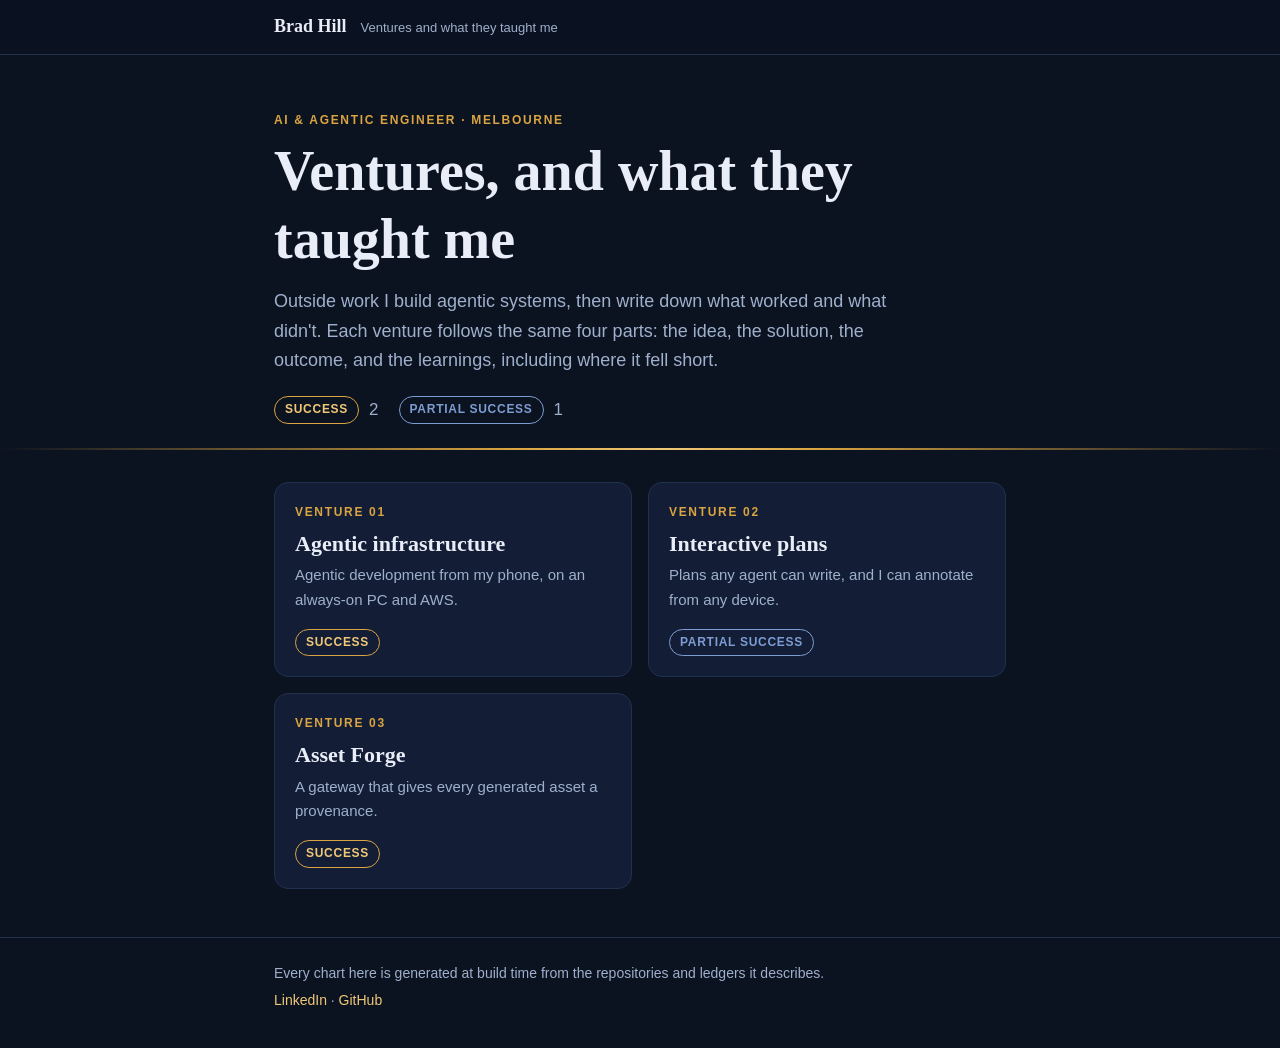
==== commit 70727802: "Launch the ventures site: idea, solution, outcome, learnings Three ventures (agentic infrastructure," ====
--- a/index.html
+++ b/index.html
@@ -4,39 +4,41 @@
 <meta charset="utf-8">
 <meta name="viewport" content="width=device-width, initial-scale=1, viewport-fit=cover">
 <meta name="theme-color" content="#0b1220">
-<title>Brad Hill · AI &amp; Agentic Engineer</title>
-<meta name="description" content="Brad Hill, AI and agentic engineer in Melbourne. A new site about his ventures in AI and agentic engineering is on its way.">
-<style>
-  :root{--bg:#0b1220;--line:#22304f;--ink:#e8edf7;--muted:#9fb0cc;--gold:#d9a441;--gold-soft:#f0c877;
-        --serif:Georgia,"Times New Roman",serif;--sans:-apple-system,BlinkMacSystemFont,"Segoe UI",Roboto,Helvetica,Arial,sans-serif}
-  *{box-sizing:border-box}
-  html,body{height:100%}
-  body{margin:0;background:var(--bg);color:var(--ink);font:17px/1.65 var(--sans);-webkit-font-smoothing:antialiased;
-       display:flex;align-items:center;justify-content:center;padding:32px 16px}
-  main{max-width:620px;width:100%}
-  .eyebrow{color:var(--gold);letter-spacing:.16em;text-transform:uppercase;font-size:12px;font-weight:600;margin:0 0 12px}
-  h1{font-family:var(--serif);font-size:clamp(44px,10vw,72px);line-height:1.02;margin:0}
-  .sub{font-family:var(--serif);font-style:italic;color:var(--gold-soft);font-size:clamp(19px,4vw,24px);margin:12px 0 22px}
-  hr{height:2px;border:0;margin:0 0 22px;
-     background:linear-gradient(90deg,transparent,var(--gold) 30%,var(--gold-soft) 50%,var(--gold) 70%,transparent)}
-  p{color:var(--muted);margin:0 0 16px}
-  nav{display:flex;gap:20px;margin-top:26px;flex-wrap:wrap}
-  a{color:var(--gold-soft);text-decoration:none;border-bottom:1px solid rgba(217,164,65,.35)}
-  a:hover{color:var(--gold);border-color:var(--gold)}
-</style>
+<title>Brad Hill · Ventures and what they taught me</title>
+<meta name="description" content="AI and agentic engineering ventures, each told as the idea, the solution, the outcome and the learnings.">
+<link rel="stylesheet" href="style.css">
 </head>
 <body>
-<main>
-  <p class="eyebrow">AI &amp; Agentic Engineer · Melbourne</p>
-  <h1>Brad Hill</h1>
-  <p class="sub">A new site is on its way.</p>
-  <hr>
-  <p>I'm rebuilding this site around my ventures in AI and agentic engineering. Each one is told the same way:
-     the idea, the solution, the outcome, and what I learned, including where it fell short.</p>
-  <nav>
-    <a href="https://www.linkedin.com/in/brad-hill-8b8011119">LinkedIn</a>
-    <a href="https://github.com/Bradels">GitHub</a>
-  </nav>
-</main>
+<nav class="top"><div class="wrap"><a href="index.html" class="me">Brad Hill</a><span>Ventures and what they taught me</span></div></nav>
+<header class="hero"><div class="wrap">
+  <p class="kicker">AI &amp; Agentic Engineer · Melbourne</p>
+  <h1>Ventures, and what they taught me</h1>
+  <p class="lead">Outside work I build agentic systems, then write down what worked and what didn't. Each venture follows the same four parts: the idea, the solution, the outcome, and the learnings, including where it fell short.</p>
+  <p class="tally"><span class="badge success">Success</span> <span>2</span> <span class="badge partial">Partial success</span> <span>1</span></p>
+</div></header>
+<main class="wrap"><div class="cards">
+<a class="card" href="agentic-infrastructure/index.html">
+    <span class="kicker">Venture 01</span>
+    <h2>Agentic infrastructure</h2>
+    <p>Agentic development from my phone, on an always-on PC and AWS.</p>
+    <span class="badge success">Success</span>
+  </a>
+<a class="card" href="interactive-plans/index.html">
+    <span class="kicker">Venture 02</span>
+    <h2>Interactive plans</h2>
+    <p>Plans any agent can write, and I can annotate from any device.</p>
+    <span class="badge partial">Partial success</span>
+  </a>
+<a class="card" href="asset-forge/index.html">
+    <span class="kicker">Venture 03</span>
+    <h2>Asset Forge</h2>
+    <p>A gateway that gives every generated asset a provenance.</p>
+    <span class="badge success">Success</span>
+  </a>
+</div></main>
+<footer><div class="wrap">
+  <p>Every chart here is generated at build time from the repositories and ledgers it describes.</p>
+  <p><a href="https://www.linkedin.com/in/brad-hill-8b8011119">LinkedIn</a> · <a href="https://github.com/Bradels">GitHub</a></p>
+</div></footer>
 </body>
 </html>
--- a/style.css
+++ b/style.css
@@ -0,0 +1,54 @@
+:root{--bg:#0b1220;--panel:#131e36;--line:#22304f;--ink:#e8edf7;--muted:#9fb0cc;--gold:#d9a441;--gold-soft:#f0c877;--blue:#7d9cd1;--red:#e08a7a;
+--serif:Georgia,"Times New Roman",serif;--sans:-apple-system,BlinkMacSystemFont,"Segoe UI",Roboto,Helvetica,Arial,sans-serif}
+*{box-sizing:border-box}
+body{margin:0;background:var(--bg);color:var(--ink);font:17px/1.65 var(--sans);-webkit-font-smoothing:antialiased}
+a{color:var(--gold-soft);text-decoration:none}a:hover{color:var(--gold)}
+.wrap{max-width:780px;margin:0 auto;padding:0 16px}
+@media(min-width:700px){.wrap{padding:0 24px}}
+nav.top{border-bottom:1px solid var(--line);background:rgba(11,18,32,.94);position:sticky;top:0;z-index:5}
+nav.top .wrap{display:flex;gap:14px;align-items:baseline;padding-top:12px;padding-bottom:12px;flex-wrap:wrap}
+nav.top .me{font-family:var(--serif);font-weight:700;font-size:18px;color:var(--ink)}
+nav.top span{color:var(--muted);font-size:13px}
+.kicker{color:var(--gold);letter-spacing:.14em;text-transform:uppercase;font-size:12px;font-weight:600;margin:0 0 8px;display:block}
+h1,h2,h3{font-family:var(--serif);line-height:1.2}
+.hero{padding:56px 0 24px;border-bottom:2px solid transparent;border-image:linear-gradient(90deg,transparent,var(--gold) 40%,var(--gold-soft) 52%,var(--gold) 64%,transparent) 1}
+.hero h1{font-size:clamp(34px,7vw,56px);margin:0 0 14px}
+.lead{color:var(--muted);font-size:18px;max-width:62ch;margin:0}
+.tally{margin:20px 0 0;display:flex;gap:10px;align-items:center;flex-wrap:wrap}
+.tally span:not(.badge){color:var(--muted);margin-right:10px}
+.cards{display:grid;gap:16px;padding:32px 0 48px}
+@media(min-width:700px){.cards{grid-template-columns:1fr 1fr}}
+.card{display:block;background:var(--panel);border:1px solid var(--line);border-radius:14px;padding:20px;color:var(--ink);transition:border-color .15s,transform .15s}
+.card:hover{border-color:var(--gold);transform:translateY(-2px);color:var(--ink)}
+.card h2{margin:0 0 6px;font-size:22px}.card p{color:var(--muted);margin:0 0 14px;font-size:15px}
+.badge{display:inline-block;font-size:12px;font-weight:600;letter-spacing:.06em;text-transform:uppercase;padding:3px 10px;border-radius:999px;border:1px solid}
+.badge.success{color:var(--gold-soft);border-color:var(--gold)}
+.badge.partial{color:var(--blue);border-color:var(--blue)}
+.badge.failure{color:var(--red);border-color:var(--red)}
+.venture{padding:40px 16px 48px}
+.venture h1{font-size:clamp(32px,6vw,48px);margin:0 0 8px}
+.tagline{color:var(--muted);font-size:19px;margin:0 0 14px}
+.venture section{margin-top:36px}
+.venture h2{font-size:24px;margin:0 0 10px}
+.venture p{margin:0 0 12px;max-width:66ch}
+.verdict{font-family:var(--serif);font-size:20px;color:var(--gold-soft)}
+.chart{margin:36px 0 0;background:var(--panel);border:1px solid var(--line);border-radius:14px;padding:16px}
+.chart svg{display:block;width:100%;height:auto;margin-top:8px}
+.chart .narrow{display:none}
+@media(max-width:560px){.chart .wide{display:none}.chart .narrow{display:block}}
+.chart figcaption{color:var(--ink);font-size:15px;margin-top:10px}
+.chart small{display:block;color:var(--muted);font-size:12.5px;margin-top:6px}
+.stats{display:grid;grid-template-columns:1fr 1fr;gap:12px;margin-bottom:8px}
+@media(min-width:700px){.stats{grid-template-columns:repeat(4,1fr)}}
+.stat b{display:block;font-family:var(--serif);font-size:26px;color:var(--gold-soft);line-height:1.1}
+.stat span{color:var(--muted);font-size:13px}
+.learn{display:grid;gap:20px}
+@media(min-width:700px){.learn{grid-template-columns:1fr 1fr}}
+.learn h3{font-size:17px;margin:0 0 8px;font-family:var(--sans);letter-spacing:.04em}
+h3.right{color:var(--gold-soft)}h3.wrong{color:var(--red)}
+.learn ul{margin:0;padding-left:20px}.learn li{margin-bottom:10px}
+ul.right li::marker{color:var(--gold)}ul.wrong li::marker{color:var(--red)}
+.todo{border:1px dashed var(--gold);background:rgba(217,164,65,.08);color:var(--gold-soft);border-radius:10px;padding:12px 14px;font-size:15px}
+.pager{display:flex;justify-content:space-between;gap:12px;margin-top:48px;padding-top:20px;border-top:1px solid var(--line);flex-wrap:wrap}
+footer{border-top:1px solid var(--line);color:var(--muted);font-size:14px;padding:20px 0 32px}
+footer p{margin:4px 0}
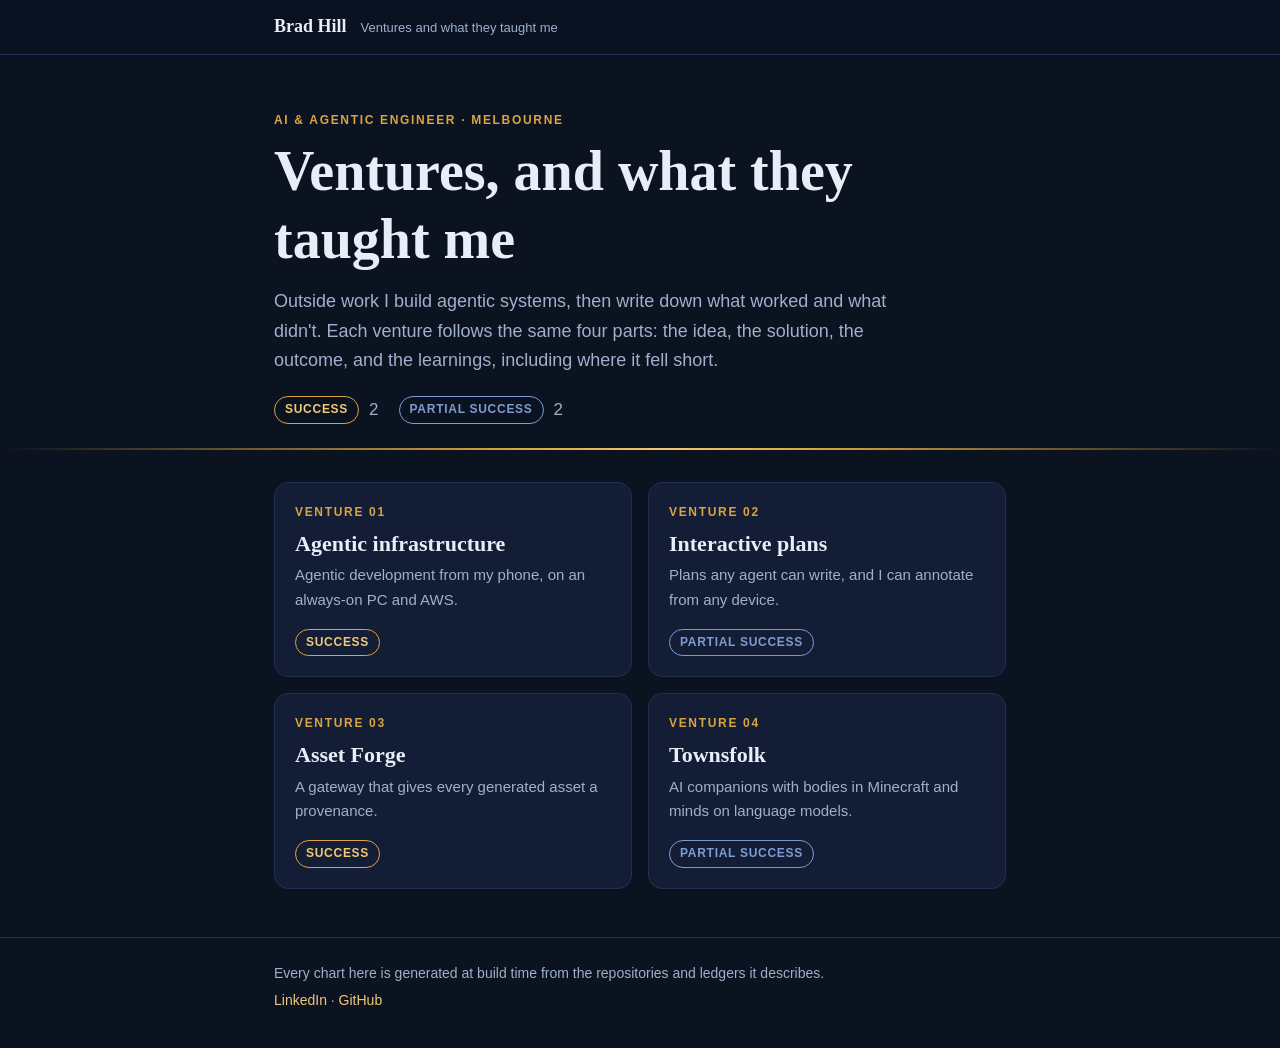
==== commit a4036523: "Townsfolk: a fourth venture, with the Sky Trials write-up Six makers' models given the same riddle i" ====
--- a/index.html
+++ b/index.html
@@ -14,7 +14,7 @@
   <p class="kicker">AI &amp; Agentic Engineer · Melbourne</p>
   <h1>Ventures, and what they taught me</h1>
   <p class="lead">Outside work I build agentic systems, then write down what worked and what didn't. Each venture follows the same four parts: the idea, the solution, the outcome, and the learnings, including where it fell short.</p>
-  <p class="tally"><span class="badge success">Success</span> <span>2</span> <span class="badge partial">Partial success</span> <span>1</span></p>
+  <p class="tally"><span class="badge success">Success</span> <span>2</span> <span class="badge partial">Partial success</span> <span>2</span></p>
 </div></header>
 <main class="wrap"><div class="cards">
 <a class="card" href="agentic-infrastructure/index.html">
@@ -35,6 +35,12 @@
     <p>A gateway that gives every generated asset a provenance.</p>
     <span class="badge success">Success</span>
   </a>
+<a class="card" href="townsfolk/index.html">
+    <span class="kicker">Venture 04</span>
+    <h2>Townsfolk</h2>
+    <p>AI companions with bodies in Minecraft and minds on language models.</p>
+    <span class="badge partial">Partial success</span>
+  </a>
 </div></main>
 <footer><div class="wrap">
   <p>Every chart here is generated at build time from the repositories and ledgers it describes.</p>
--- a/style.css
+++ b/style.css
@@ -49,6 +49,25 @@
 .learn ul{margin:0;padding-left:20px}.learn li{margin-bottom:10px}
 ul.right li::marker{color:var(--gold)}ul.wrong li::marker{color:var(--red)}
 .todo{border:1px dashed var(--gold);background:rgba(217,164,65,.08);color:var(--gold-soft);border-radius:10px;padding:12px 14px;font-size:15px}
+.experiment{border-top:1px solid var(--line);padding-top:28px}
+.experiment h3{font-size:20px;margin:28px 0 8px}
+.experiment blockquote{margin:0 0 14px;padding:10px 16px;border-left:3px solid var(--gold);background:var(--panel);border-radius:0 10px 10px 0;font-family:var(--serif);font-size:18px;color:var(--gold-soft)}
+.pic{margin:20px 0}.pic img{display:block;width:100%;height:auto;border-radius:12px;border:1px solid var(--line)}
+.pic figcaption{color:var(--muted);font-size:14px;margin-top:8px}
+.video{position:relative;aspect-ratio:16/9;margin:20px 0;border-radius:12px;overflow:hidden;border:1px solid var(--line);background:#000}
+.video iframe,.video video{position:absolute;inset:0;width:100%;height:100%;border:0}
+.experiment .todo{margin:20px 0}
+.table{overflow-x:auto;-webkit-overflow-scrolling:touch;margin:8px 0 10px;border:1px solid var(--line);border-radius:12px}
+table{border-collapse:collapse;width:100%;font-size:14px}
+th,td{padding:8px 10px;text-align:left;border-bottom:1px solid var(--line);vertical-align:top}
+th{color:var(--muted);font-weight:600;font-size:12.5px;white-space:nowrap}
+tbody tr:last-child td{border-bottom:0}
+table.results td{white-space:nowrap}
+td code,p code,.todo code{font-size:12.5px;color:var(--blue)}
+table.talk td:first-child{white-space:nowrap;font-weight:600}table.talk small{color:var(--muted);font-weight:400}
+.note{color:var(--muted);font-size:14px}
+.findings,.fixed{padding-left:22px;max-width:66ch}.findings li,.fixed li{margin-bottom:10px}
+.findings li::marker,.fixed li::marker{color:var(--gold)}
 .pager{display:flex;justify-content:space-between;gap:12px;margin-top:48px;padding-top:20px;border-top:1px solid var(--line);flex-wrap:wrap}
 footer{border-top:1px solid var(--line);color:var(--muted);font-size:14px;padding:20px 0 32px}
 footer p{margin:4px 0}
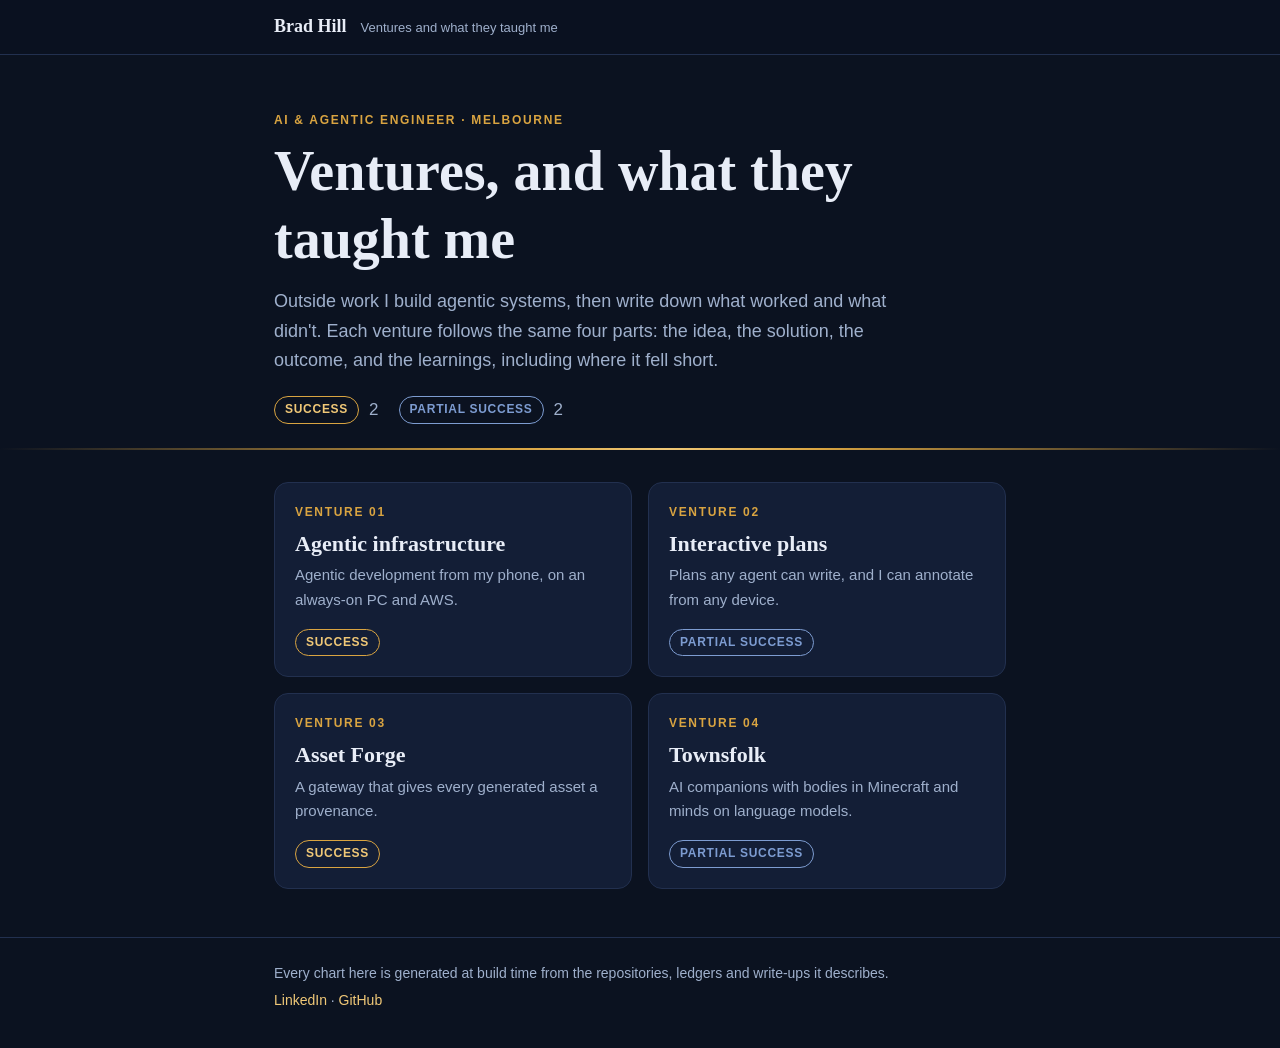
==== commit b0e39c6e: "Townsfolk: corrections from a review against the sources (interview guesses, what Fable was told, ru" ====
--- a/index.html
+++ b/index.html
@@ -43,7 +43,7 @@
   </a>
 </div></main>
 <footer><div class="wrap">
-  <p>Every chart here is generated at build time from the repositories and ledgers it describes.</p>
+  <p>Every chart here is generated at build time from the repositories, ledgers and write-ups it describes.</p>
   <p><a href="https://www.linkedin.com/in/brad-hill-8b8011119">LinkedIn</a> · <a href="https://github.com/Bradels">GitHub</a></p>
 </div></footer>
 </body>
--- a/style.css
+++ b/style.css
@@ -68,6 +68,19 @@
 .note{color:var(--muted);font-size:14px}
 .findings,.fixed{padding-left:22px;max-width:66ch}.findings li,.fixed li{margin-bottom:10px}
 .findings li::marker,.fixed li::marker{color:var(--gold)}
+.series .parts{list-style:none;margin:0;padding:0;border-left:2px solid var(--line)}
+.series .part{position:relative;padding:0 0 18px 20px}
+.series .part::before{content:"";position:absolute;left:-7px;top:6px;width:12px;height:12px;border-radius:50%;background:var(--bg);border:2px solid var(--gold)}
+.series .part h3{font-size:20px;margin:0 0 8px}
+.series .part .chart{margin-top:16px}
+.panels .grid{display:grid;gap:14px 24px}
+@media(min-width:700px){.panels .grid{grid-template-columns:1fr 1fr}}
+.panels svg{margin-top:0}
+.pic video{display:block;width:100%;height:auto;border-radius:12px;border:1px solid var(--line)}
+.more{display:block;margin:8px 0 0 20px;background:var(--panel);border:1px solid var(--gold);border-radius:14px;padding:16px 18px;color:var(--ink)}
+.more:hover{color:var(--ink);transform:translateY(-2px)}.more b{display:block;font-family:var(--serif);font-size:21px;margin-bottom:4px}.more span:last-child{color:var(--muted);font-size:15px}
+.back{margin:0 0 6px;font-size:15px}
+.diagram svg{margin-top:0}
 .pager{display:flex;justify-content:space-between;gap:12px;margin-top:48px;padding-top:20px;border-top:1px solid var(--line);flex-wrap:wrap}
 footer{border-top:1px solid var(--line);color:var(--muted);font-size:14px;padding:20px 0 32px}
 footer p{margin:4px 0}
